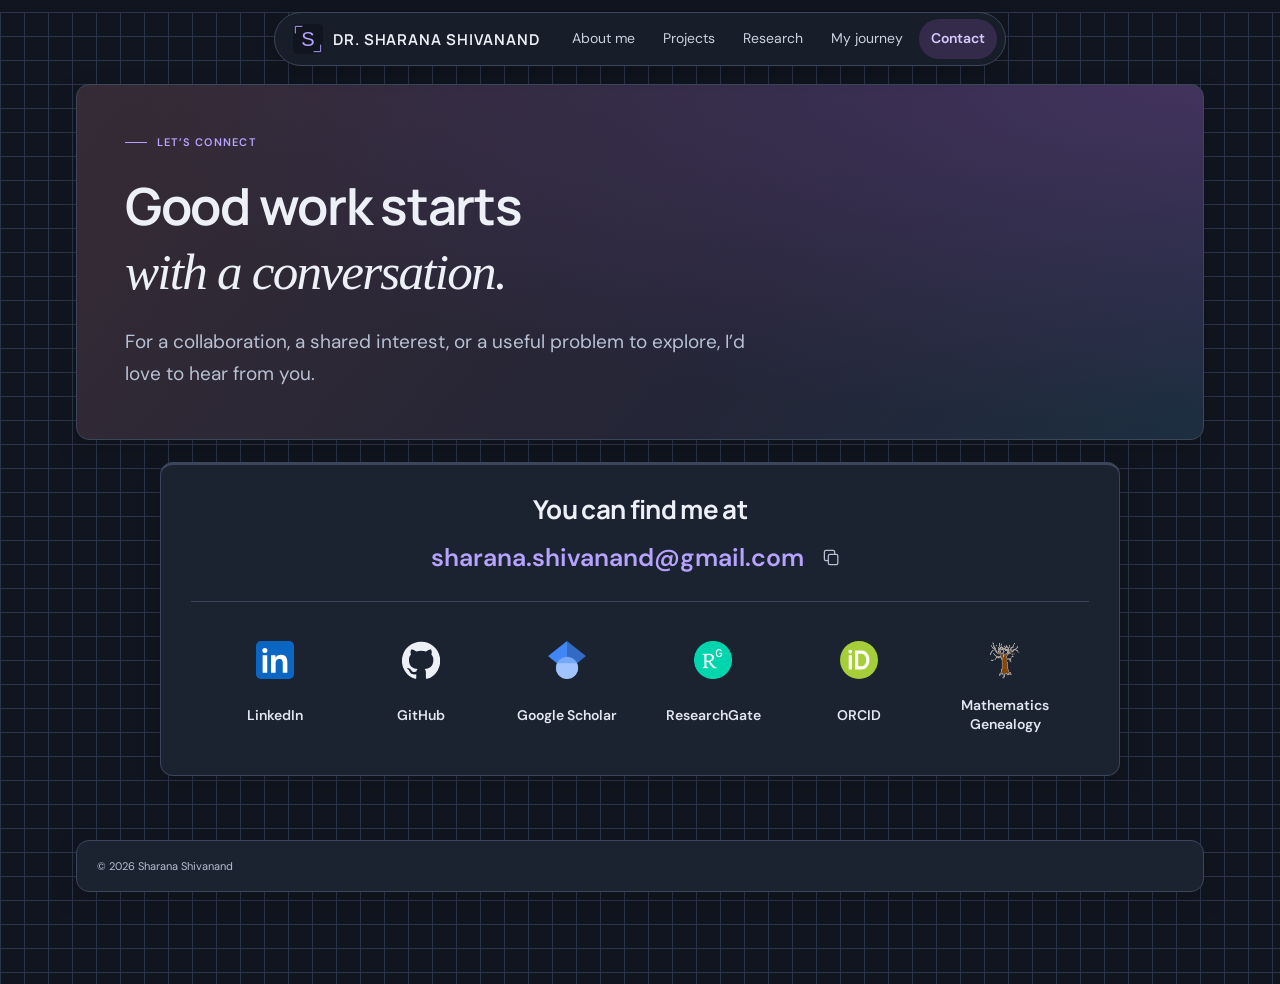
==== contact.html @ 5ee8c1e4 "Publish Coordinate S branding without corner dot" ====
<!doctype html>
<html lang="en" data-theme="dark">
<head>
  <meta charset="utf-8">
  <meta name="viewport" content="width=device-width, initial-scale=1">
  <title>Get in touch | Sharana Shivanand</title>
  <meta name="description" content="Connect with Sharana Shivanand about data science, machine learning, simulation, and scientific software.">
  <meta name="theme-color" content="#11151f">
  <meta property="og:title" content="Get in touch | Sharana Shivanand">
  <meta property="og:description" content="Connect with Sharana Shivanand about data science, machine learning, simulation, and scientific software.">
  <meta property="og:type" content="website">
  <link rel="icon" href="assets/favicon.svg?v=coordinate-s" type="image/svg+xml">
  <link rel="preconnect" href="https://fonts.googleapis.com">
  <link rel="preconnect" href="https://fonts.gstatic.com" crossorigin>
  <link rel="stylesheet" href="assets/styles.css">
  <link rel="stylesheet" href="theme.css">
  <link rel="stylesheet" href="dark.css">
  <script src="assets/site.js" defer></script>
  <noscript><style>@media(max-width:760px){.sidebar{position:relative;height:auto;flex-wrap:wrap}.nav{position:static;display:grid;width:100%;margin-top:15px}.main-wrap{margin-top:0}.mobile-toggle{display:none}}.filter-bar,.copy-button{display:none}</style></noscript>
</head>
<body>
  <a class="skip-link" href="#main">Skip to content</a>
  <header class="sidebar">
    <a class="brand" href="index.html" aria-label="Dr. Sharana Shivanand, home"><img class="brand-logo" src="assets/favicon.svg" alt="Sharana Shivanand monogram" aria-hidden="true" width="30" height="30"><span class="brand-name">DR. Sharana Shivanand</span></a>
    <button class="mobile-toggle" aria-controls="main-navigation" aria-expanded="false">Menu <span class="menu-icon" aria-hidden="true">☰</span></button>
    <nav class="nav" id="main-navigation" aria-label="Main navigation"><a href="index.html"><span class="nav-num">01</span>About me<span class="nav-arrow" aria-hidden="true"></span></a><a href="projects.html"><span class="nav-num">02</span>Projects<span class="nav-arrow" aria-hidden="true"></span></a><a href="research.html"><span class="nav-num">03</span>Research<span class="nav-arrow" aria-hidden="true"></span></a><a href="journey.html"><span class="nav-num">04</span>My journey<span class="nav-arrow" aria-hidden="true"></span></a><a href="contact.html" aria-current="page"><span class="nav-num">05</span>Contact<span class="nav-arrow" aria-hidden="true">↗</span></a></nav>
  </header>
  <div class="main-wrap"><div class="page-container">
    <main id="main"><header class="page-intro"><div class="eyebrow">Let’s connect</div><h1>Good work starts<br><span class="title-second">with <span class="serif">a conversation.</span></span></h1><p class="dek">For a collaboration, a shared interest, or a useful problem to explore, I’d love to hear from you.</p></header><div class="contact-layout contact-layout-unified">
<section class="contact-links contact-hub" aria-labelledby="contact-profiles-title">
  <h2 id="contact-profiles-title">You can find me at</h2>
  <div class="contact-email-row">
    <a target="_blank" rel="noopener noreferrer" class="contact-email" href="mailto:sharana.shivanand@gmail.com">sharana.shivanand@gmail.com</a>
    <button class="copy-button contact-copy-button" type="button" aria-label="Copy email address" title="Copy email address">
      <svg class="copy-email-icon" viewBox="0 0 24 24" aria-hidden="true"><rect x="8" y="8" width="12" height="13" rx="2"/><path d="M16 8V5a2 2 0 0 0-2-2H5a2 2 0 0 0-2 2v9a2 2 0 0 0 2 2h3"/></svg>
      <svg class="copy-email-check" viewBox="0 0 24 24" aria-hidden="true"><path d="m5 12 4 4L19 6"/></svg>
    </button>
  </div>
  <span class="copy-status contact-copy-status" role="status" aria-live="polite"></span>
  <div class="contact-profiles-row"><a target="_blank" rel="noopener noreferrer" class="contact-link" href="https://www.linkedin.com/in/sharana-shivanand/"><span class="contact-icon-well"><svg class="contact-profile-icon" viewBox="0 0 24 24" aria-hidden="true"><rect width="24" height="24" rx="3" fill="#0a66c2"/><g fill="#fff"><circle cx="5.6" cy="6" r="1.6"/><path d="M4.2 9h2.9v11H4.2ZM9.5 9h2.8v1.5c.7-1.1 1.8-1.8 3.5-1.8 3 0 4 1.9 4 4.9V20h-2.9v-5.7c0-1.6-.3-2.9-2.1-2.9-1.9 0-2.4 1.4-2.4 3V20H9.5Z"/></g></svg></span><span class="contact-profile-label">LinkedIn</span></a><a target="_blank" rel="noopener noreferrer" class="contact-link" href="https://github.com/s-shivanand"><span class="contact-icon-well"><svg class="contact-profile-icon" viewBox="0 0 24 24" aria-hidden="true"><path fill="#24292f" d="M12 .5a12 12 0 0 0-3.8 23.4c.6.1.8-.3.8-.6V21c-3.3.7-4-1.4-4-1.4-.5-1.4-1.3-1.8-1.3-1.8-1.1-.8.1-.8.1-.8 1.2.1 1.9 1.3 1.9 1.3 1 1.8 2.7 1.3 3.4 1 .1-.8.4-1.3.8-1.6-2.7-.3-5.5-1.3-5.5-5.9 0-1.3.5-2.4 1.3-3.2-.2-.3-.6-1.5.1-3.2 0 0 1-.3 3.3 1.2a11.5 11.5 0 0 1 6 0c2.3-1.5 3.3-1.2 3.3-1.2.7 1.7.3 2.9.1 3.2.8.8 1.3 1.9 1.3 3.2 0 4.6-2.8 5.6-5.5 5.9.4.4.8 1.1.8 2.2v3.4c0 .3.2.7.8.6A12 12 0 0 0 12 .5Z"/></svg></span><span class="contact-profile-label">GitHub</span></a><a target="_blank" rel="noopener noreferrer" class="contact-link" href="https://scholar.google.com/citations?user=Ep930eYAAAAJ&amp;hl=en"><span class="contact-icon-well"><img class="contact-profile-icon" src="contact-icons/google-scholar.png" alt="Google Scholar logo" aria-hidden="true" width="27" height="27"></span><span class="contact-profile-label">Google Scholar</span></a><a target="_blank" rel="noopener noreferrer" class="contact-link" href="https://www.researchgate.net/profile/Sharana-Kumar-Shivanand"><span class="contact-icon-well"><img class="contact-profile-icon" src="contact-icons/researchgate.png" alt="ResearchGate logo" aria-hidden="true" width="27" height="27"></span><span class="contact-profile-label">ResearchGate</span></a><a target="_blank" rel="noopener noreferrer" class="contact-link" href="https://orcid.org/0009-0006-7836-2097"><span class="contact-icon-well"><svg class="contact-profile-icon" viewBox="0 0 24 24" aria-hidden="true"><circle cx="12" cy="12" r="12" fill="#a6ce39"/><circle cx="6.5" cy="6.7" r="1.2" fill="#fff"/><path fill="#fff" d="M5.5 9h2v9h-2Zm4-3h4c6.8 0 6.8 12 0 12h-4Zm2 2v8h2c4.2 0 4.2-8 0-8Z"/></svg></span><span class="contact-profile-label">ORCID</span></a><a target="_blank" rel="noopener noreferrer" class="contact-link" href="https://www.mathgenealogy.org/id.php?id=294075"><span class="contact-icon-well"><img class="contact-profile-icon" src="contact-icons/math-genealogy.png" alt="Mathematics Genealogy logo" aria-hidden="true" width="27" height="27"></span><span class="contact-profile-label">Mathematics Genealogy</span></a></div></section></div></main>
    <footer class="site-footer"><span>© 2026 Sharana Shivanand</span></footer>
  </div></div>
</body>
</html>
---- assets/styles.css ----
@import url('https://fonts.googleapis.com/css2?family=DM+Sans:wght@400;450;500;550;600;650;700&family=Manrope:wght@400;500;600;650;700&display=swap');

:root {
  --paper: #f7f6f0;
  --sidebar: #252d27;
  --ink: #252a25;
  --muted: #62685f;
  --line: #dcded3;
  --green: #d7edb8;
  --purple: #e3dcf3;
  --peach: #f2cebb;
  --sans: 'DM Sans', Arial, sans-serif;
  --display: 'Manrope', Arial, sans-serif;
}

* { box-sizing: border-box; }
html { scroll-behavior: smooth; }
body { margin: 0; background: var(--paper); color: var(--ink); font: 16px/1.65 var(--sans); }
a { color: inherit; text-underline-offset: 5px; }
button { font: inherit; cursor: pointer; }
a, button { touch-action: manipulation; }
a, button, summary { -webkit-tap-highlight-color: transparent; }
a:focus-visible, button:focus-visible, summary:focus-visible { outline: 3px solid #7870a4; outline-offset: 5px; }
::selection { background: var(--green); color: var(--ink); }
img, svg { max-width: 100%; }
p { margin: 0 0 1.2em; }
h1, h2, h3 { font-family: var(--display); line-height: 1.25; letter-spacing: -.025em; margin: 0; font-weight: 650; }
h2 { font-size: clamp(28px, 3vw, 36px); }
h3 { font-size: 24px; }
small { font-size: 13px; }
.serif { font-family: Georgia, serif; font-weight: 400; }
.skip-link { position: fixed; z-index: 20; top: -80px; left: 20px; padding: 10px 20px; background: var(--green); }
.skip-link:focus { top: 16px; }

/* Centred navigation. The page links stay in this tab. */
.sidebar { background: var(--sidebar); color: #eef0e8; position: fixed; inset: 0 auto 0 0; width: 244px; padding: 48px 24px 32px; display: flex; flex-direction: column; align-items: center; text-align: center; z-index: 10; border-right: 1px solid #374238; }
.brand { display: flex; justify-content: center; text-decoration: none; }
.brand-name { font: 650 23px/1.4 var(--display); letter-spacing: -.025em; }
.nav { display: grid; gap: 8px; width: 100%; margin-top: 64px; }
.nav a { display: flex; align-items: center; justify-content: center; padding: 12px 10px; border-radius: 5px; text-decoration: none; font-size: 14px; color: #cdd3c9; transition: background .2s; }
.nav a:hover { background: #374238; color: #fff; }
.nav a[aria-current=page] { background: var(--green); color: #273222; font-weight: 600; }
.nav-num, .nav-arrow { display: none; }
.sidebar-bottom { margin-top: auto; padding-top: 32px; }
.social-links { display: flex; justify-content: center; gap: 20px; font-size: 12px; }
.social-links a { text-decoration: none; color: #eef0e8; }
.social-links a:hover { text-decoration: underline; }
.mobile-toggle { display: none; }
.main-wrap { margin-left: 244px; min-height: 100vh; }
.page-container { max-width: 1440px; margin: 0 auto; padding: 0 clamp(28px, 4.4vw, 76px); }
main { padding-bottom: 64px; }
.eyebrow { font-size: 11px; letter-spacing: .11em; text-transform: uppercase; font-weight: 600; color: var(--muted); margin-bottom: 22px; display: flex; align-items: center; gap: 10px; }
.eyebrow:before { content: ''; width: 22px; height: 1px; background: currentColor; }

/* An upright portrait, cropped in the browser without altering the supplied photo. */
.hero { display: grid; grid-template-columns: 1.2fr 1fr; gap: 45px; align-items: center; padding: 76px 0 60px; min-height: 500px; }
.hero h1 { font-size: clamp(36px, 4.2vw, 62px); line-height: 1.2; letter-spacing: -.035em; }
.hero-lead { font-size: 19px; line-height: 1.8; max-width: 485px; margin: 27px 0 30px; color: #51594e; }
.hero-lead strong { color: var(--ink); font-weight: 550; }
.portrait-frame { margin: 0; width: 100%; max-width: 330px; aspect-ratio: 1; justify-self: center; overflow: hidden; border-radius: 50%; background: #e6e1d9; border: 1px solid #deded4; }
.portrait-frame img { width: 100%; height: 100%; object-fit: cover; object-position: 50% 50%; display: block; transform: scale(2.5); transform-origin: 54% 25%; }
.button-row { display: flex; gap: 12px; align-items: center; flex-wrap: wrap; }
.button { display: inline-flex; align-items: center; justify-content: center; gap: 22px; background: var(--ink); color: #fff; padding: 12px 20px; border: 1px solid var(--ink); border-radius: 5px; text-decoration: none; font-size: 13px; font-weight: 500; transition: background .18s; }
.button:hover { background: #3b4935; }
.button.secondary { color: var(--ink); background: transparent; border-color: #c8ccbf; }
.button.secondary:hover { background: #eceee5; }
.section-top { display: flex; justify-content: space-between; align-items: center; gap: 24px; margin-bottom: 25px; }
.section-top h2 { font-size: 24px; }
.text-link { text-decoration: none; border-bottom: 1px solid #a8ad9f; font-size: 13px; display: inline-flex; gap: 14px; align-items: center; }
.text-link:hover { border-color: var(--ink); }
.intro-block { border-top: 1px solid var(--line); padding-top: 35px; }
.intro-layout { display: grid; grid-template-columns: .9fr 1.5fr; gap: 70px; }
.intro-layout h2 { font-size: 30px; max-width: 290px; }
.intro-layout p { color: var(--muted); font-size: 16px; }
.capability-list { display: flex; gap: 8px; flex-wrap: wrap; margin-top: 20px; }
.pill { padding: 5px 12px; background: #edefe6; border: 1px solid #dadfd0; border-radius: 30px; font-size: 11px; white-space: nowrap; }
.selected-work { margin-top: 56px; }
.work-grid { display: grid; grid-template-columns: 1fr 1fr; gap: 20px; }
.work-card { display: block; text-decoration: none; background: #eeeee5; border: 1px solid var(--line); border-radius: 8px; overflow: hidden; transition: border-color .2s; }
.work-card:hover { border-color: #8e9a7d; }
.work-art { height: 180px; position: relative; overflow: hidden; display: grid; place-items: center; }
.work-art svg { width: 100%; height: 100%; }
.work-art.green { background: #e4eccf; }
.work-art.purple { background: #e6e1ef; }
.art-label { position: absolute; top: 16px; left: 18px; font-size: 10px; font-weight: 600; letter-spacing: .1em; text-transform: uppercase; }
.work-body { padding: 23px 25px; background: #fbfbf6; }
.work-heading { display: flex; gap: 12px; align-items: start; justify-content: space-between; }
.work-heading h3 { font-size: 21px; letter-spacing: -.02em; }
.work-heading .arrow { font-size: 23px; line-height: 1; }
.work-body p { font-size: 14px; color: var(--muted); margin: 12px 0 0; }
.work-type { font-size: 10px; letter-spacing: .1em; text-transform: uppercase; color: var(--muted); margin-bottom: 11px; }

/* Original institutional artwork is displayed in full, without cropping. */
.credibility { padding-top: 30px; margin-top: 40px; border-top: 1px solid var(--line); }
.credibility h2 { font: 500 13px var(--sans); letter-spacing: .025em; color: var(--muted); margin-bottom: 25px; }
.institution-list { display: grid; grid-template-columns: repeat(4, minmax(0, 1fr)); gap: 22px; }
.institution { display: flex; align-items: center; justify-content: center; min-height: 84px; padding: 13px; border: 1px solid #e3e3db; background: #fff; border-radius: 5px; }
.institution img { width: 100%; max-height: 58px; object-fit: contain; }
.site-footer { padding: 24px 0 28px; display: flex; justify-content: space-between; gap: 18px; border-top: 1px solid var(--line); color: var(--muted); font-size: 11px; }
.site-footer a { text-decoration: none; }
.page-intro { padding: 65px 0 35px; max-width: 850px; }
.page-intro h1 { font-size: clamp(36px, 4vw, 56px); margin-bottom: 22px; }
.page-intro .dek { font-size: 19px; color: var(--muted); max-width: 650px; line-height: 1.7; }

.filter-bar { display: flex; flex-wrap: wrap; gap: 8px; align-items: center; border-top: 1px solid var(--line); padding: 24px 0 30px; }
.filter-button { padding: 8px 17px; border: 1px solid #cdd2c4; border-radius: 30px; background: transparent; font-size: 12px; color: var(--ink); }
.filter-button:hover { background: #ebeee3; }
.filter-button[aria-pressed=true] { background: var(--ink); color: #fff; border-color: var(--ink); }
.filter-count { font-size: 12px; color: var(--muted); margin-left: auto; }
.project-list { display: grid; gap: 28px; }
.project { border: 1px solid var(--line); border-radius: 8px; overflow: hidden; background: #fbfbf6; scroll-margin-top: 25px; }
.project[hidden] { display: none; }
.project-banner { padding: 24px 30px; background: var(--green); display: flex; align-items: center; justify-content: space-between; gap: 20px; }
.project:nth-child(2) .project-banner { background: var(--purple); }
.project:nth-child(3) .project-banner { background: var(--peach); }
.project:nth-child(4) .project-banner { background: #e5e8dd; }
.project-number { font: 400 38px var(--display); opacity: .55; }
.project-banner .eyebrow { margin-bottom: 10px; font-size: 10px; }
.project-banner h2 { font-size: 28px; }
.project-content { padding: 28px 30px; }
.project-summary { font-size: 17px; max-width: 720px; }
.project-facts { display: grid; grid-template-columns: 1fr 1fr; gap: 30px; margin-top: 25px; }
.fact-label { font-size: 10px; text-transform: uppercase; letter-spacing: .12em; font-weight: 700; margin-bottom: 8px; color: var(--muted); }
.project-facts p { font-size: 14px; color: var(--muted); }
.project-content .capability-list { margin-top: 8px; }
.project details { border-top: 1px solid var(--line); margin-top: 24px; padding-top: 17px; }
.project summary { font-size: 13px; cursor: pointer; font-weight: 550; list-style-position: inside; }
.project details .detail-text { font-size: 14px; color: var(--muted); padding: 18px 0 0; max-width: 760px; }
.detail-text p:last-child { margin-bottom: 0; }
.project-note { font-size: 12px; color: var(--muted); margin-top: 18px; margin-bottom: 0; }
.research-grid { display: grid; grid-template-columns: repeat(3, 1fr); gap: 18px; margin: 14px 0 50px; }
.research-topic { border-top: 3px solid #b5ca94; padding: 23px 18px; background: #eff1e8; border-radius: 0 0 7px 7px; }
.research-topic:nth-child(2) { border-color: #b8a7d1; background: #efecf4; }
.research-topic:nth-child(3) { border-color: #d5a88c; background: #f4ebe4; }
.research-topic .topic-icon { font: 400 30px var(--display); margin-bottom: 24px; }
.research-topic h2 { font-size: 21px; letter-spacing: -.02em; margin-bottom: 12px; }
.research-topic p { font-size: 14px; color: var(--muted); margin: 0; }
.publications { border-top: 1px solid var(--line); padding-top: 30px; }
.publication { padding: 24px 0; display: grid; grid-template-columns: 65px 1fr 25px; gap: 18px; border-bottom: 1px solid var(--line); }
.publication-year { font-size: 13px; color: var(--muted); padding-top: 3px; }
.publication h3 { font: 550 17px/1.6 var(--sans); letter-spacing: -.015em; }
.publication h3 a { text-decoration: none; }
.publication h3 a:hover { text-decoration: underline; }
.publication p { font-size: 12px; color: var(--muted); margin: 7px 0 0; }
.publication>span:last-child { font-size: 21px; }
.callout { background: var(--green); border-radius: 8px; padding: 29px 32px; margin-top: 40px; display: flex; justify-content: space-between; align-items: center; gap: 25px; }
.callout h2 { font-size: 26px; }
.callout p { font-size: 14px; margin: 10px 0 0; color: #505d43; }
.journey-layout { display: grid; grid-template-columns: 1.6fr 1fr; gap: 54px; }
.timeline { position: relative; margin-left: 6px; padding-left: 28px; border-left: 1px solid #c8cebc; }
.timeline-item { position: relative; padding: 0 0 34px; }
.timeline-item:before { content: ''; position: absolute; left: -34px; top: 7px; background: var(--paper); border: 2px solid #84986b; border-radius: 50%; height: 9px; width: 9px; }
.timeline-time { font-size: 10px; letter-spacing: .07em; color: var(--muted); text-transform: uppercase; margin-bottom: 8px; }
.timeline-item h2 { font-size: 21px; margin-bottom: 7px; }
.timeline-role { font-size: 13px; font-weight: 550; margin-bottom: 12px; }
.timeline-item p { color: var(--muted); font-size: 14px; margin: 0; }
.side-note { background: #e9e4f0; padding: 28px; border-radius: 7px; margin-bottom: 22px; }
.side-note h2 { font-size: 23px; margin-bottom: 18px; }
.side-note h3 { font: 600 14px var(--sans); letter-spacing: 0; margin-bottom: 3px; }
.side-note p { font-size: 13px; color: var(--muted); line-height: 1.7; }
.side-note p:last-child { margin-bottom: 0; }
.side-note.green { background: #e8eddd; }
.side-note.peach { background: #f1e5db; }
.contact-layout { display: grid; grid-template-columns: 1.5fr 1fr; gap: 42px; align-items: start; }
.contact-card { background: var(--green); border-radius: 8px; padding: 36px; }
.contact-card h2 { font-size: 30px; margin: 8px 0 20px; }
.contact-email { font-size: clamp(15px, 1.6vw, 23px); font-weight: 500; text-decoration: none; border-bottom: 1px solid #82946e; overflow-wrap: anywhere; }
.contact-card>p { font-size: 15px; color: #526044; }
.contact-card .button-row { margin-top: 30px; }
.contact-links { margin-top: 28px; display: grid; }
.contact-link { padding: 16px 0; border-bottom: 1px solid var(--line); display: flex; justify-content: space-between; align-items: center; text-decoration: none; font-size: 14px; }
.contact-link:first-child { border-top: 1px solid var(--line); }
.contact-link small { color: var(--muted); }
.contact-aside h2 { font-size: 23px; margin-bottom: 18px; }
.contact-aside p { font-size: 14px; color: var(--muted); }
.contact-aside { padding-top: 4px; }
.interest-list { list-style: none; padding: 0; margin: 22px 0 30px; }
.interest-list li { padding: 11px 0; border-bottom: 1px solid var(--line); font-size: 14px; }
.interest-list li:before { content: '↗'; margin-right: 12px; color: #778669; }
.copy-status { min-height: 24px; display: block; font-size: 12px; margin-top: 14px; color: #3d5030; }

@media (max-width: 1200px) {
  .sidebar { width: 215px; padding: 40px 20px 28px; }
  .main-wrap { margin-left: 215px; }
  .page-container { padding: 0 35px; }
  .hero { gap: 30px; padding: 60px 0 48px; min-height: 460px; }
  .hero h1 { font-size: 44px; }
  .hero-lead { font-size: 17px; }
  .portrait-frame { max-width: 285px; }
  .intro-layout { gap: 30px; }
  .institution-list { gap: 14px; }
  .institution { padding: 10px; }
  .research-grid { gap: 12px; }
  .research-topic { padding: 20px 15px; }
  .journey-layout { gap: 30px; }
  .contact-layout { gap: 25px; }
  .contact-card { padding: 27px; }
}

@media (max-width: 1000px) and (min-width: 761px) {
  .hero { grid-template-columns: 1fr; gap: 35px; }
  .hero h1 { font-size: 48px; }
  .hero-lead { max-width: 560px; }
  .portrait-frame { justify-self: start; max-width: 290px; }
  .intro-layout { grid-template-columns: 1fr; gap: 20px; }
  .intro-layout h2 { max-width: 100%; }
  .institution-list { grid-template-columns: repeat(2, minmax(0, 1fr)); }
  .research-grid { grid-template-columns: 1fr; }
  .research-topic { display: grid; grid-template-columns: 30px 1fr; column-gap: 20px; }
  .research-topic p { grid-column: 2; }
  .research-topic .topic-icon { grid-row: 1/3; margin: 0; }
  .journey-layout, .contact-layout { grid-template-columns: 1fr; }
  .journey-aside { display: grid; grid-template-columns: 1fr 1fr; gap: 20px; }
  .contact-aside { margin-top: 12px; }
}

@media (max-width: 760px) {
  .sidebar { width: 100%; height: 88px; bottom: auto; padding: 14px 23px; flex-direction: row; justify-content: space-between; text-align: left; }
  .brand-name { font-size: 18px; line-height: 1.4; }
  .mobile-toggle { display: flex; gap: 10px; align-items: center; background: transparent; border: 1px solid #677060; color: #eef0e8; padding: 7px 12px; border-radius: 5px; font-size: 12px; }
  .menu-icon { font-size: 17px; line-height: 1; }
  .sidebar-bottom { display: none; }
  .nav { position: absolute; left: 0; right: 0; top: 88px; background: var(--sidebar); padding: 8px 18px 20px; margin-top: 0; display: none; border-top: 1px solid #495044; box-shadow: 0 12px 18px #252d2710; }
  .sidebar.menu-open .nav { display: grid; }
  .main-wrap { margin: 88px 0 0; }
  .page-container { padding: 0 23px; }
  .hero { display: flex; flex-direction: column; align-items: stretch; gap: 32px; padding: 40px 0; min-height: 0; }
  .hero h1 { font-size: clamp(32px, 7.8vw, 45px); }
  .eyebrow { font-size: 10px; margin-bottom: 18px; }
  .hero-lead { font-size: 17px; max-width: 100%; margin-top: 22px; margin-bottom: 24px; }
  .portrait-frame { max-width: 320px; width: 100%; align-self: center; }
  .intro-layout { grid-template-columns: 1fr; gap: 18px; }
  .intro-layout h2 { max-width: none; font-size: 28px; }
  .intro-layout p { font-size: 15px; }
  .intro-block { padding-top: 28px; }
  .selected-work { margin-top: 39px; }
  .section-top { gap: 14px; align-items: baseline; }
  .section-top h2 { font-size: 22px; }
  .section-top .text-link { font-size: 11px; gap: 8px; white-space: nowrap; }
  .work-grid { grid-template-columns: 1fr; }
  .work-art { height: 180px; }
  .work-body { padding: 22px; }
  .institution-list { grid-template-columns: repeat(2, minmax(0, 1fr)); gap: 12px; }
  .institution { min-height: 80px; padding: 12px; }
  .institution img { max-height: 55px; }
  .site-footer { font-size: 10px; flex-wrap: wrap; }
  .page-intro { padding: 38px 0 25px; }
  .page-intro h1 { font-size: 36px; }
  .page-intro .dek { font-size: 17px; }
  .project-banner, .project-content { padding: 23px; }
  .project-banner h2 { font-size: 24px; }
  .project-number { font-size: 30px; }
  .project-facts { grid-template-columns: 1fr; gap: 12px; margin-top: 23px; }
  .project-summary { font-size: 16px; }
  .filter-bar { gap: 7px; padding: 20px 0 25px; }
  .filter-button { padding: 7px 12px; font-size: 11px; }
  .filter-count { width: 100%; margin-top: 8px; }
  .research-grid { grid-template-columns: 1fr; gap: 15px; margin-bottom: 35px; }
  .research-topic { padding: 22px; }
  .research-topic .topic-icon { margin-bottom: 15px; }
  .publication { grid-template-columns: 40px 1fr 16px; gap: 10px; }
  .publication h3 { font-size: 15px; }
  .publication-year { font-size: 11px; }
  .callout { flex-direction: column; align-items: start; padding: 25px; }
  .callout h2 { font-size: 24px; }
  .journey-layout, .contact-layout { grid-template-columns: 1fr; gap: 25px; }
  .timeline { padding-left: 24px; }
  .timeline-item:before { left: -30px; }
  .contact-card { padding: 26px; }
  .contact-card h2 { font-size: 28px; }
  .contact-email { font-size: 17px; }
  .contact-aside { padding-top: 12px; }
  main { padding-bottom: 40px; }
}

@media (prefers-reduced-motion: reduce) {
  html { scroll-behavior: auto; }
  *, *:before, *:after { animation: none !important; transition: none !important; }
}

@media print {
  .sidebar, .mobile-toggle, .filter-bar, .site-footer, .copy-button { display: none; }
  .main-wrap { margin: 0; }
  .page-container { padding: 0; }
  body { background: #fff; color: #000; }
  .hero { min-height: 0; padding: 20px 0; }
  .project, .work-card, .timeline-item { break-inside: avoid; }
  .project[hidden] { display: block; }
  .portrait-frame { max-width: 260px; }
  .page-intro { padding-top: 15px; }
  a { text-decoration: none; }
}
---- theme.css ----
:root {
  --portrait-zoom: 1.5;
  --portrait-width: 300px;
  --paper: #fff;
  --ink: #161616;
  --muted: #555;
  --line: #dedede;
  --green: #f2f2f2;
  --purple: #f2f2f2;
  --peach: #f2f2f2;
  --accent: #5031f5;
  --page-gutter: clamp(24px, 6vw, 76px);
}

::selection { background: #e4e4e4; }
a:focus-visible, button:focus-visible, summary:focus-visible { outline-color: #161616; }
.sidebar {
  position: sticky;
  inset: 0 auto auto;
  width: auto;
  max-width: 1440px;
  min-height: 94px;
  margin-inline: auto;
  padding: 0 var(--page-gutter);
  flex-direction: row;
  justify-content: space-between;
  gap: 20px;
  color: var(--ink);
  background: var(--paper);
  border: 0;
}
.sidebar::after {
  content: '';
  position: absolute;
  inset: auto var(--page-gutter) 0;
  border-bottom: 1px solid var(--line);
  pointer-events: none;
}
.brand-name { font-size: 15px; text-transform: uppercase; letter-spacing: .06em; }
.brand { align-items: center; gap: 10px; }
.brand-logo { display: block; width: 30px; height: 30px; flex-shrink: 0; }
.nav { display: flex; justify-content: flex-end; width: auto; margin: 0; gap: clamp(8px, 2vw, 25px); }
.nav a { color: var(--muted); padding-inline: 6px; }
.nav a:hover { background: #f2f2f2; color: var(--ink); }
.nav a[aria-current=page] { background: transparent; color: var(--accent); }
.main-wrap { margin: 0; }
.page-container { padding-inline: var(--page-gutter); }

.hero {
  display: grid;
  grid-template-columns: minmax(0, 1.75fr) minmax(0, 1fr);
  min-height: 530px;
  padding: 64px 0;
  gap: clamp(30px, 6vw, 88px);
}
.hero h1 { font-size: clamp(43px, 6vw, 77px); }
.hero .eyebrow::before { display: none; }
.hero .eyebrow { color: var(--accent); }
.hero-lead { max-width: 620px; color: var(--muted); font-size: clamp(18px, 1.8vw, 23px); }
.hero-lead strong { color: var(--accent); font-weight: 650; }
.hero-personal { max-width: 580px; color: var(--muted); font-size: 16px; line-height: 1.7; margin-top: 16px; }
.portrait-frame {
  justify-self: center;
  max-width: var(--portrait-width);
  aspect-ratio: 265 / 286;
  background: #eee;
  border: 0;
  border-radius: 0;
  clip-path: polygon(0 11%, 12% 0, 100% 0, 100% 89%, 88% 100%, 0 100%);
}
.portrait-frame img {
  object-position: 50% 37%;
  filter: brightness(1.12) contrast(1.03) saturate(1.04);
  transform: scale(var(--portrait-zoom));
  transform-origin: 50% 37%;
}
.hero + .intro-block { padding-top: 32px; }
.serif { font-family: inherit; font-weight: inherit; }
.title-second {
  font-family: Georgia, 'Times New Roman', serif;
  font-style: italic;
  font-weight: 400;
  letter-spacing: -.035em;
}

.button:hover, .filter-button[aria-pressed=true] { background: #333; border-color: #333; }
.button.secondary, .filter-button, .contact-email, .text-link { border-color: #aaa; }
.button.secondary:hover, .filter-button:hover { background: #f2f2f2; }
.pill, .work-card,
.project:nth-child(4) .project-banner, .side-note, .side-note.green, .side-note.peach,
.research-topic, .research-topic:nth-child(2), .research-topic:nth-child(3) { background: #f2f2f2; }
.pill, .institution, .timeline { border-color: var(--line); }
.work-body, .project { background: #fff; }
.work-card:hover, .timeline-item::before,
.research-topic, .research-topic:nth-child(2), .research-topic:nth-child(3) { border-color: #999; }
.brand-mark { filter: grayscale(1); }
.callout p, .contact-card > p, .copy-status, .interest-list li::before { color: var(--muted); }

@media (max-width: 760px) {
  .sidebar { min-height: 70px; height: auto; padding-block: 14px; }
  .brand { min-width: 0; max-width: calc(100% - 80px); gap: 7px; }
  .brand-name { font-size: 12px; text-align: left; }
  .brand-logo { width: 24px; height: 24px; }
  .mobile-toggle { color: var(--ink); border-color: #aaa; }
  .nav { display: none; top: 100%; background: #fff; padding: 8px 20px 16px; border-color: var(--line); box-shadow: 0 8px 16px #0001; }
  .hero { grid-template-columns: 1fr; min-height: 0; padding: 44px 0; gap: 32px; }
  .hero h1 { font-size: clamp(36px, 8vw, 55px); }
}

/* Violet-blue marks navigation, key labels and links. */
.page-intro .eyebrow,
.project-banner h2,
.fact-label,
.publication h3 a,
.timeline-role,
.contact-email,
.contact-link,
.text-link { color: var(--accent); }
.filter-button[aria-pressed=true] {
  color: var(--accent);
  background: #fff;
  border-color: #555;
  font-weight: 650;
}

.project-visual {
  margin: 0;
  padding: 24px clamp(16px, 4vw, 48px);
  border-block: 1px solid var(--line);
  background: #fafafa;
}
.project-visual svg {
  display: block;
  width: min(100%, 500px);
  height: auto;
  margin: 0 auto 16px;
}
.project-visual figcaption {
  margin-bottom: 12px;
  color: var(--muted);
  font-size: 13px;
}
.project-flow {
  list-style: none;
  display: flex;
  flex-wrap: wrap;
  align-items: baseline;
  gap: 8px 0;
  padding: 0;
  margin: 0;
}
.project-flow li {
  display: flex;
  align-items: baseline;
  color: var(--ink);
  font-size: 14px;
}
.project-flow li:last-child { font-weight: 650; }
.project-flow li + li::before {
  content: '→' / '';
  margin-inline: 12px;
  color: var(--muted);
}
@media (max-width: 620px) {
  .project-flow { flex-direction: column; gap: 4px; }
  .project-flow li + li { flex-direction: column; }
  .project-flow li + li::before { content: '↓' / ''; margin-inline: 0; }
}

@media (min-width: 761px) {
  .project-visual:has(svg) {
    display: grid;
    grid-template-columns: minmax(0, 1.2fr) minmax(0, 1fr);
    grid-template-rows: auto 1fr;
    column-gap: 32px;
    align-items: start;
  }
  .project-visual:has(svg) figcaption { grid-area: 1 / 1; align-self: end; }
  .project-visual:has(svg) .project-flow { grid-area: 2 / 1; }
  .project-visual svg { grid-area: 1 / 2 / 3 / 3; align-self: center; margin: 0 auto; }
}
@media (max-width: 760px) {
  .project-visual svg { margin: 20px auto 0; }
}

/* White page surfaces, including panels inherited from the colour edition. */
:root {
  --paper: #fff;
  --green: #fff;
  --purple: #fff;
  --peach: #fff;
}
html, body, .sidebar, .nav,
.project-banner, .project:nth-child(n) .project-banner,
.side-note, .side-note.green, .side-note.peach,
.research-topic, .research-topic:nth-child(n),
.project-visual, .pill, .work-card, .contact-card, .callout {
  background-color: #fff;
}
.side-note, .contact-card, .callout { border: 1px solid var(--line); }
.callout { padding: 16px 24px; align-items: center; }
.callout h2 { margin: 0; line-height: 1.3; }
.callout p:empty { display: none; }

/* Project deck and detail dialog. */
.project-list {
  grid-template-columns: repeat(3, minmax(0, 1fr));
  gap: 20px;
}
.project-list > .project { overflow: visible; }
.project-preview {
  display: flex;
  flex-direction: column;
  align-items: stretch;
  gap: 10px;
  width: 100%;
  height: 100%;
  padding: 16px;
  border: 0;
  border-radius: inherit;
  background: #fff;
  color: var(--ink);
  text-align: left;
}
.project-preview:hover { background: #f7f7f7; }
.project-preview-art {
  display: grid;
  place-items: center;
  height: 110px;
  padding: 8px;
  border-radius: 5px;
  background: #f6f6f6;
}
.project-preview-art svg { width: 100%; height: 100%; }
.project-preview-title { font: 700 19px/1.3 var(--display); }
.project-preview-summary { color: var(--muted); font-size: 14px; }
.project-preview-action { margin-top: auto; padding-top: 4px; color: var(--accent); font-size: 13px; font-weight: 650; }
.project-dialog {
  width: min(760px, calc(100% - 32px));
  max-height: 85vh;
  padding: 0;
  border: 1px solid var(--line);
  border-radius: 10px;
  color: var(--ink);
  background: #fff;
}
.project-dialog::backdrop { background: #0007; }
.project-dialog-controls {
  position: sticky;
  top: 0;
  z-index: 1;
  display: flex;
  justify-content: flex-end;
  padding: 8px 12px;
  background: #fff;
  border-bottom: 1px solid var(--line);
}
.project-dialog-controls button {
  padding: 4px 12px;
  border: 1px solid #aaa;
  border-radius: 5px;
  background: #fff;
  color: var(--ink);
}
body:has(.project-dialog[open]) { overflow: hidden; }
@media (max-width: 920px) {
  .project-list { grid-template-columns: repeat(2, minmax(0, 1fr)); }
}
@media (max-width: 560px) {
  .project-list { grid-template-columns: 1fr; }
}

/* Continuous blueprint grid with solid surfaces for reading. */
:root {
  --line: #c3d2f3;
  --panel: #fcfcfe;
  --mesh-line: #cbd6e9;
}
body {
  /* Opaque lines keep the grid legible on lower-contrast displays. */
  background-color: #fff;
  background-image:
    linear-gradient(var(--mesh-line) 1px, transparent 1px),
    linear-gradient(90deg, var(--mesh-line) 1px, transparent 1px);
  background-size: 24px 24px;
}
.page-container { max-width: 1300px; }
.sidebar {
  width: fit-content;
  top: 12px;
  min-height: 54px;
  margin: 12px auto 18px;
  padding: 5px 8px 5px 18px;
  border: 1px solid var(--line);
  border-radius: 28px;
  background: #fff;
  box-shadow: 0 3px 16px #20335b0e;
}
.sidebar::after { content: none; }
.nav { gap: 4px; background: transparent; }
.nav a { padding: 8px 12px; border-radius: 20px; }
.nav a[aria-current=page] { background: #edf3ff; }
.hero, .page-intro, .intro-block, .credibility, .filter-bar,
.research-topic, .publications, .timeline, .side-note,
.contact-card, .contact-links, .site-footer {
  border: 1px solid var(--line);
  border-radius: 13px;
  background-color: var(--panel);
}
.hero, .page-intro, .intro-block, .credibility,
.publications, .timeline, .contact-links {
  padding: clamp(20px, 4vw, 48px);
}
.hero,
.page-intro {
  background-image:
    radial-gradient(ellipse at top right, #eeeaff, transparent 68%),
    linear-gradient(130deg, #fff2e8, #fdf7fa 60%, #eef4ff);
}
.hero { min-height: 0; }
.hero + .intro-block, .credibility { margin-top: 22px; }
.page-intro { max-width: none; margin-bottom: 22px; }
.page-intro .dek { margin-bottom: 0; }
.filter-bar { padding: 12px 18px; margin-bottom: 18px; }
.project-list > .project { border-color: var(--line); border-radius: 13px; }
.project-preview { padding: 18px; }
.project-preview:hover { background: #f7f9ff; }
.project-preview-art {
  height: 142px;
  background: #fafafa url('paper-texture.svg') repeat;
}
.project-preview-art svg { min-height: 0; }
.project-preview-title { font-weight: 650; }
.research-topic:nth-child(n) { border-color: var(--line); }
.research-grid { gap: 22px; align-items: stretch; }
.research-topic:nth-child(n) {
  display: flex;
  flex-direction: column;
  padding: 26px;
  border: 1px solid var(--line);
  border-radius: 13px;
  background: #fff;
  box-shadow: none;
}
.research-topic .topic-icon {
  display: grid;
  place-items: center;
  align-self: flex-start;
  width: 42px;
  height: 42px;
  margin: 0 0 18px;
  border-radius: 10px;
  background: #f2eeff;
  color: var(--accent);
  font-size: 27px;
  line-height: 1;
}
.research-topic h2 {
  min-height: 2.6em;
  margin: 0 0 14px;
  color: var(--accent);
  font-size: clamp(22px, 2.2vw, 25px);
  font-weight: 700;
  line-height: 1.3;
  letter-spacing: -.025em;
}
.research-topic p { margin: 0; color: #303039; font-size: 16px; line-height: 1.75; }
.research-topic .research-topic-art {
  display: block;
  width: 100%;
  height: 116px;
  flex-shrink: 0;
  margin: 0 0 20px;
  overflow: visible;
}
@media (max-width: 1000px) {
  .research-topic h2 { min-height: 0; }
}
.timeline { padding-left: clamp(28px, 4vw, 48px); }
.timeline-item::before { content: none; }
.timeline-time { line-height: 1.6; }
.timeline-item h2 { position: relative; }
.timeline-item h2::before {
  content: '';
  position: absolute;
  left: -18px;
  top: .5lh;
  transform: translateY(-50%);
  width: 9px;
  height: 9px;
  border: 2px solid #999;
  border-radius: 50%;
  background: #fff;
}
.site-footer { padding: 16px 20px; margin-bottom: 24px; }

@media (max-width: 760px) {
  .sidebar { width: calc(100% - 32px); justify-content: space-between; padding: 7px 10px 7px 16px; }
  .sidebar.menu-open .nav { background: #fff; border: 1px solid var(--line); border-radius: 13px; }
  .main-wrap { margin-top: 0; }
  .hero { align-items: center; }
}
@media print {
  body, .project-preview-art, .hero, .page-intro { background-image: none; }
}

.publication-header { flex-wrap: wrap; }
.publication-profiles { display: flex; flex-wrap: wrap; gap: 8px 18px; }

.project-institutions {
  display: flex;
  flex-wrap: wrap;
  align-items: center;
  gap: 14px;
  padding-block: 8px;
}
.project-institutions img {
  display: block;
  width: auto;
  height: 28px;
  max-width: 110px;
  object-fit: contain;
}
.project-dialog > .project-institutions { padding: 0 30px 18px; }
.project-institutions img[src$="data-science-retreat.png"] {
  background: #222;
  border-radius: 3px;
}
.project-preview > .project-institutions {
  margin-top: auto;
  min-height: 44px;
}
.project-preview:has(> .project-institutions) > .project-preview-action {
  margin-top: 0;
}

.project-resources {
  display: grid;
  grid-template-columns: repeat(3, minmax(0, 1fr));
  gap: 10px;
  margin: 22px 0;
}
.project-resources a {
  display: flex;
  align-items: center;
  gap: 10px;
  padding: 14px 12px;
  border: 1px solid var(--line);
  border-radius: 8px;
  color: var(--ink);
  text-decoration: none;
  background: #faf9ff;
}
.project-resources a:hover { border-color: var(--accent); background: #f0edff; }
.resource-icon { color: var(--accent); font: 600 20px/1 monospace; }
.project-resources strong { display: block; font-size: 13px; font-weight: 650; }
.project-resources small { display: block; color: var(--muted); font-size: 11px; }
.project-resources a > span:last-child { margin-left: auto; color: var(--accent); }
.material-paper-links { grid-template-columns: 1fr; }
@media (max-width: 620px) {
  .project-resources { grid-template-columns: 1fr; }
}

/* Project reading view: a clear introduction, contribution, process and resources. */
.project-dialog .project-banner { padding: 24px 30px 16px; background: #fff; }
.project-dialog .project-banner h2 { max-width: 28ch; font-size: clamp(23px, 3vw, 30px); line-height: 1.25; }
.project-dialog .project-number { display: none; }
.project-dialog .project-banner .eyebrow { line-height: 1.6; letter-spacing: .06em; }
.project-dialog > .project-institutions { padding-bottom: 0; }
.project-reading { padding: 22px 30px 30px; }
.project-lede { max-width: 65ch; margin: 0; font-size: 17px; line-height: 1.65; color: var(--ink); }
.project-context-note { margin: 12px 0 0; font-size: 13px; line-height: 1.6; color: var(--muted); }
.project-reading-section { margin-top: 26px; }
.project-reading-section h3 { margin: 0 0 12px; font: 650 16px/1.4 var(--display); color: var(--ink); }
.project-contribution { padding: 20px; border-left: 3px solid var(--accent); border-radius: 0 8px 8px 0; background: #f6f4ff; }
.project-contribution h3 { color: var(--accent); }
.project-contribution ul { padding-left: 19px; margin: 0; }
.project-contribution li { padding-left: 4px; font-size: 15px; line-height: 1.7; }
.project-contribution li + li { margin-top: 9px; }
.project-contribution li::marker { color: var(--accent); }
.project-reading-flow {
  list-style: none;
  margin: 0;
  padding: 0;
  display: grid;
  grid-auto-flow: column;
  grid-auto-columns: minmax(0, 1fr);
  gap: 36px;
}
.project-reading-flow li {
  position: relative;
  display: grid;
  grid-template-rows: 28px 1fr;
  row-gap: 12px;
  justify-items: center;
  padding: 0;
  color: var(--ink);
  text-align: center;
  font-size: 13px;
  line-height: 1.5;
}
.workflow-role {
  display: grid;
  place-items: center;
  width: 28px;
  height: 28px;
  flex-shrink: 0;
  margin: 0;
  border: 1px solid #c8c8cf;
  border-radius: 50%;
  color: #666;
  font-size: 12px;
  font-weight: 600;
}
.project-reading-flow li > span:last-child {
  display: flex;
  align-items: center;
  justify-content: center;
  width: 100%;
}
.project-reading-flow li:last-child > span:last-child { font-weight: 600; }
.project-reading-flow li:not(:last-child)::after {
  content: '→' / '';
  position: absolute;
  left: calc(100% + 6px);
  top: 40px;
  bottom: 0;
  display: grid;
  place-items: center;
  width: 24px;
  color: #666;
  text-align: center;
  font: 24px/1 Arial, sans-serif;
}
.project-reading-resources, .project-reading-tools { padding-top: 20px; border-top: 1px solid var(--line); }
.project-reading .project-resources { margin: 0; }
.project-reading .project-resources strong { line-height: 1.5; }
.project-reading .project-resources small { font-size: 12px; line-height: 1.5; margin-top: 4px; }
.project-reading-tools h3 { color: var(--muted); font-size: 14px; }
.project-reading-tools .capability-list { margin: 0; }
.contact-links {
  position: relative;
  grid-column: 1 / -1;
  width: min(100%, 960px);
  justify-self: center;
  margin-top: 0;
  display: block;
  padding: 26px 24px 18px;
  background: #fff;
  border-color: #c9bee9;
  box-shadow: 0 8px 26px #35216d12;
}
.contact-links::before {
  content: '';
  position: absolute;
  top: -2px;
  left: 50%;
  transform: translateX(-50%);
  width: 88px;
  height: 4px;
  border-radius: 4px;
  background: var(--accent);
}
.contact-links h2 {
  margin: 0 0 18px;
  color: #000;
  text-align: center;
  font-size: clamp(22px, 2.4vw, 26px);
  font-weight: 700;
  letter-spacing: -.025em;
}
.contact-profiles-row {
  display: flex;
  flex-wrap: nowrap;
  justify-content: safe center;
  gap: 28px;
  padding-block: 6px;
  overflow-x: auto;
}
.contact-layout-unified { grid-template-columns: minmax(0, 1fr); gap: 24px; }
.contact-hub {
  padding: 28px 30px 24px;
  border: 1px solid var(--line);
  border-top: 3px solid var(--accent);
  border-radius: 13px;
  background: #fff;
  box-shadow: 0 8px 26px #35216d0d;
}
.contact-hub::before { content: none; }
.contact-hub h2 { margin-bottom: 14px; }
.contact-email-row { display: flex; align-items: center; justify-content: center; gap: 10px; }
.contact-hub .contact-email {
  min-width: 0;
  color: var(--accent);
  border: 0;
  font-size: clamp(17px, 3vw, 25px);
  font-weight: 600;
  line-height: 1.5;
  text-decoration: none;
}
.contact-hub .contact-email:hover { text-decoration: underline; text-underline-offset: 5px; }
.contact-copy-button {
  display: inline-grid;
  place-items: center;
  flex-shrink: 0;
  width: 36px;
  height: 36px;
  padding: 8px;
  border: 0;
  border-radius: 7px;
  color: #555;
  background: transparent;
  cursor: pointer;
}
.contact-copy-button:hover { background: #f0ecff; color: var(--accent); }
.contact-copy-button svg { width: 19px; height: 19px; fill: none; stroke: currentColor; stroke-width: 1.6; stroke-linecap: round; stroke-linejoin: round; }
.contact-copy-button .copy-email-check { display: none; }
.contact-copy-button[data-copied=true] .copy-email-icon { display: none; }
.contact-copy-button[data-copied=true] .copy-email-check { display: block; color: var(--accent); }
.contact-hub .contact-copy-status { min-height: 0; margin: 8px 0 0; text-align: center; color: #555; font-size: 13px; }
.contact-hub .contact-copy-status:empty { display: none; }
.contact-hub .contact-profiles-row { margin-top: 24px; padding-top: 24px; border-top: 1px solid #e5e0ef; }
.contact-layout-unified > .contact-aside { width: min(100%, 960px); justify-self: center; }
.contact-layout-unified .interest-list { display: grid; grid-template-columns: repeat(2, minmax(0, 1fr)); column-gap: 28px; }
@media (max-width: 620px) {
  .contact-hub { padding-inline: 18px; }
  .contact-layout-unified .interest-list { grid-template-columns: 1fr; }
}
.contact-layout > div { min-width: 0; }
.about-overview {
  display: grid;
  grid-template-columns: minmax(0, 3fr) minmax(0, 2fr);
  align-items: start;
  gap: 26px;
  margin-top: 24px;
}
.about-overview .intro-block { min-width: 0; margin: 0; padding: 28px 30px; }
.about-overview .intro-layout { display: block; }
.about-overview .intro-layout h2 { max-width: none; margin-bottom: 18px; }
.about-overview .intro-layout p { line-height: 1.7; }
.shared-interests-note {
  position: relative;
  width: 100%;
  margin: 16px 0 0;
  padding: 32px 26px 25px;
  border: 1px solid #ded7ef;
  background: #fff;
  box-shadow: 1px 2px 3px #30224f12, 3px 8px 15px #30224f1a;
  transform: none;
}
.shared-interests-note::after {
  content: '';
  position: absolute;
  right: -1px;
  bottom: -1px;
  width: 20px;
  height: 20px;
  background: linear-gradient(135deg, #e2d9f1 50%, #fff 51%);
}
.note-pin {
  position: absolute;
  top: -22px;
  left: calc(50% - 19px);
  width: 38px;
  height: 51px;
  transform: rotate(-8deg);
}
.shared-interests-note h2 { margin: 0 0 12px; color: #17141e; font-size: 20px; font-weight: 700; }
.shared-interests-note ul { margin: 0; padding-left: 19px; }
.shared-interests-note li { padding: 3px 0 3px 3px; color: #302a3d; font-size: 15px; line-height: 1.55; border: 0; }
.shared-interests-note li::marker { color: var(--accent); }
@media (max-width: 850px) {
  .about-overview { grid-template-columns: 1fr; gap: 24px; }
  .shared-interests-note { width: min(100%, 680px); justify-self: center; margin-top: 0; }
}
@media (max-width: 620px) {
  .shared-interests-note { padding: 26px 21px 20px; transform: none; }
}
.contact-aside {
  align-self: stretch;
  min-width: 0;
  margin: 0;
  padding: clamp(24px, 3vw, 36px);
  border: 1px solid var(--line);
  border-radius: 13px;
  background: #fff;
  color: var(--ink);
}
.contact-aside h2 { color: var(--accent); margin-bottom: 14px; }
.contact-aside p { color: #444; font-size: 15px; line-height: 1.7; }
.contact-aside .interest-list { margin: 20px 0 0; }
.contact-aside .interest-list li {
  display: flex;
  align-items: baseline;
  gap: 12px;
  padding: 13px 0;
  color: var(--ink);
  font-size: 14px;
  line-height: 1.6;
}
.contact-aside .interest-list li::before {
  content: '•';
  flex-shrink: 0;
  margin: 0;
  color: var(--accent);
}
.contact-aside .interest-list li:last-child { border-bottom: 0; padding-bottom: 0; }
.contact-links .contact-link {
  position: relative;
  display: flex;
  flex-direction: column;
  justify-content: center;
  gap: 12px;
  flex: 0 0 118px;
  min-width: 0;
  min-height: 100px;
  padding: 10px 8px;
  border: 0;
  border-radius: 0;
  background: transparent;
  color: #252033;
  text-align: center;
  font-size: 14px;
  line-height: 1.4;
  transition: border-color .18s, background-color .18s, box-shadow .18s, transform .18s;
}
.contact-links .contact-link:hover {
  background: transparent;
  box-shadow: none;
  transform: translateY(-3px);
  color: var(--accent);
}
.contact-links .contact-link:focus-visible { outline: 2px solid var(--accent); outline-offset: 3px; }
.contact-icon-well {
  display: grid;
  place-items: center;
  width: 48px;
  height: 48px;
  flex-shrink: 0;
  background: transparent;
}
.contact-profile-icon { width: 38px; height: 38px; flex-shrink: 0; object-fit: contain; }
.contact-profile-label { position: relative; min-width: 0; min-height: 2.8em; display: flex; align-items: center; justify-content: center; font-weight: 600; }
.contact-profile-label::after {
  content: '';
  position: absolute;
  bottom: -3px;
  left: 25%;
  width: 50%;
  height: 2px;
  background: var(--accent);
  transform: scaleX(0);
  transition: transform .18s;
}
.contact-link:hover .contact-profile-label::after,
.contact-link:focus-visible .contact-profile-label::after { transform: scaleX(1); }
.journey-cv { grid-column: 1 / -1; }
.cv-updated { margin: 8px 0 0; color: var(--muted); font-size: 13px; text-align: center; }
.journey-cv > .button.secondary {
  width: 100%;
  min-height: 48px;
  background: #161616;
  color: #fff;
  border-color: #161616;
  font-weight: 600;
}
.journey-cv > .button.secondary:hover {
  background: #333;
  border-color: #333;
}
@media (prefers-reduced-motion: reduce) {
  .contact-links .contact-link { transition: none; }
  .contact-profile-label::after { transition: none; }
  .contact-links .contact-link:hover { transform: none; }
}
@media (max-width: 560px) {
  .project-dialog .project-banner { padding: 20px 20px 14px; }
  .project-dialog > .project-institutions { padding-inline: 20px; }
  .project-reading { padding: 18px 20px 24px; }
  .project-contribution { padding: 16px; }
}
@media (max-width: 620px) {
  .project-reading-flow { grid-auto-flow: row; grid-template-columns: 1fr; gap: 32px; }
  .project-reading-flow li { font-size: 14px; }
  .project-reading-flow li:not(:last-child)::after {
    content: '↓' / '';
    left: 50%;
    top: calc(100% + 4px);
    bottom: auto;
    transform: translateX(-50%);
    width: 24px;
    height: 24px;
  }
}
---- dark.css ----
/* The active website uses this dark appearance on every page. */
:root[data-theme="dark"] {
  color-scheme: dark;
  --paper: #11151f;
  --ink: #edf0f7;
  --muted: #b7c1d3;
  --line: #3b465b;
  --panel: #1b2230;
  --accent: #b6a2ff;
  --green: #1b2230;
  --purple: #28253d;
  --peach: #302837;
  --mesh-line: #2b3549;
}
html[data-theme="dark"] ::selection { background: #655197; color: #fff; }
html[data-theme="dark"] { background-color: var(--paper); }
html[data-theme="dark"] :is(a, button, summary):focus-visible { outline-color: var(--accent); }
html[data-theme="dark"] body { background-color: var(--paper); color: var(--ink); }
html[data-theme="dark"] .sidebar { background: #171d29; border-color: var(--line); box-shadow: 0 5px 20px #0003; }
html[data-theme="dark"] .nav { background: transparent; }
html[data-theme="dark"] .nav a { color: #cad2e1; }
html[data-theme="dark"] .nav a:hover,
html[data-theme="dark"] .theme-toggle:hover { background: #302941; color: #d6caff; }
html[data-theme="dark"] .nav a[aria-current="page"] { background: #342b4b; color: #d6caff; }
html[data-theme="dark"] .sidebar.menu-open .nav { background: #171d29; border-color: var(--line); }

html[data-theme="dark"] :is(.hero, .page-intro, .intro-block, .credibility, .filter-bar, .publications, .timeline, .side-note, .contact-card, .contact-links, .site-footer, .callout),
html[data-theme="dark"] .research-topic:nth-child(n) {
  background-color: var(--panel);
  border-color: var(--line);
  box-shadow: 0 8px 28px #0002;
}
html[data-theme="dark"] :is(.hero, .page-intro) {
  background-image: radial-gradient(ellipse at top right, #42335d, transparent 68%), linear-gradient(130deg, #362b35, #242536 60%, #1c2e40);
}
html[data-theme="dark"] :is(.hero-lead, .hero-personal, .intro-layout p, .research-topic p, .side-note p, .contact-aside p, .project-preview-summary, .project-context-note) { color: var(--muted); }
html[data-theme="dark"] .research-topic .topic-icon { background: #332b4b; color: var(--accent); }
html[data-theme="dark"] .timeline-item h2::before { background: var(--panel); border-color: #ac99d9; }
html[data-theme="dark"] .institution { background: #fff; border-color: #fff; }
html[data-theme="dark"] .pill { background: #2a3345; border-color: #48536b; color: #d4dced; }

html[data-theme="dark"] .button { background: #e7deff; border-color: #e7deff; color: #211a31; }
html[data-theme="dark"] .button:hover { background: #cfc0f3; border-color: #cfc0f3; }
html[data-theme="dark"] .button.secondary { background: transparent; border-color: #7c88a0; color: var(--ink); }
html[data-theme="dark"] .button.secondary:hover { background: #302b43; border-color: var(--accent); }
html[data-theme="dark"] .journey-cv > .button.secondary { background: #e7deff; border-color: #e7deff; color: #211a31; }
html[data-theme="dark"] .filter-button { color: var(--ink); border-color: #6d7890; }
html[data-theme="dark"] .filter-button:hover { background: #2b3244; }
html[data-theme="dark"] .filter-button[aria-pressed="true"] { background: #342b4b; border-color: var(--accent); color: #d6caff; }

html[data-theme="dark"] .project-list > .project { background: var(--panel); border-color: var(--line); }
html[data-theme="dark"] .project-preview { background: var(--panel); color: var(--ink); }
html[data-theme="dark"] .project-preview:hover { background: #242c3e; }
html[data-theme="dark"] .project-preview-art { background-color: #202938; background-blend-mode: soft-light; }
html[data-theme="dark"] :is(.project-dialog, .project-dialog .project-banner, .project-dialog-controls) { background: #1b2230; color: var(--ink); border-color: var(--line); }
html[data-theme="dark"] .project-dialog::backdrop { background: #05070dc9; }
html[data-theme="dark"] .project-dialog-controls button { background: #2a3345; border-color: #6b7790; color: var(--ink); }
html[data-theme="dark"] .project-contribution { background: #2b263f; }
html[data-theme="dark"] .project-reading-section h3 { color: var(--ink); }
html[data-theme="dark"] .project-contribution h3 { color: var(--accent); }
html[data-theme="dark"] .project-reading-resources,
html[data-theme="dark"] .project-reading-tools { border-color: var(--line); }
html[data-theme="dark"] .workflow-role { color: #c9c0df; border-color: #6f638d; }
html[data-theme="dark"] .project-reading-flow li:not(:last-child)::after { color: #b7c1d3; }
html[data-theme="dark"] .project-resources a { background: #26243a; border-color: #49405f; color: var(--ink); }
html[data-theme="dark"] .project-resources a:hover { background: #352d4d; border-color: var(--accent); }

html[data-theme="dark"] .shared-interests-note { background: #252638; border-color: #57516b; box-shadow: 1px 2px 3px #0003, 3px 8px 15px #0003; }
html[data-theme="dark"] .shared-interests-note h2 { color: var(--ink); }
html[data-theme="dark"] .shared-interests-note li { color: #d4d9e8; }
html[data-theme="dark"] .shared-interests-note::after { background: linear-gradient(135deg, #45415a 50%, #11151f 51%); }
html[data-theme="dark"] .contact-hub h2 { color: var(--ink); }
html[data-theme="dark"] .contact-hub .contact-profiles-row { border-color: var(--line); }
html[data-theme="dark"] .contact-links .contact-link { color: #e2e6f0; }
html[data-theme="dark"] .contact-links .contact-link:hover { color: var(--accent); }
html[data-theme="dark"] .contact-copy-button,
html[data-theme="dark"] .contact-hub .contact-copy-status { color: var(--muted); }
html[data-theme="dark"] .contact-copy-button:hover { background: #332b4b; color: var(--accent); }
html[data-theme="dark"] .contact-profile-icon [fill="#24292f"] { fill: #edf0f7; }

/* Keep diagrams readable while retaining their violet, teal and spectrum colours. */
html[data-theme="dark"] :is(.project-preview-art, .research-topic-art) [stroke="#5031f5"] { stroke: #b6a2ff; }
html[data-theme="dark"] :is(.project-preview-art, .research-topic-art) [stroke="#238579"] { stroke: #72c8b5; }
html[data-theme="dark"] :is(.project-preview-art, .research-topic-art) [stroke="#777"] { stroke: #a3adc0; }
html[data-theme="dark"] :is(.project-preview-art, .research-topic-art) [fill="#5031f5"] { fill: #b6a2ff; }
html[data-theme="dark"] :is(.project-preview-art, .research-topic-art) [fill="#238579"] { fill: #72c8b5; }
html[data-theme="dark"] :is(.project-preview-art, .research-topic-art) [fill="#555"],
html[data-theme="dark"] :is(.project-preview-art, .research-topic-art) [fill="#666"],
html[data-theme="dark"] :is(.project-preview-art, .research-topic-art) [fill="#777"] { fill: #c3ccdc; }
html[data-theme="dark"] .project-preview-art [stroke="#8f80cb"] { stroke: #b7a6ea; }
html[data-theme="dark"] .project-preview-art [stroke="#7152df"] { stroke: #c2a8ff; }
html[data-theme="dark"] .project-preview-art [fill="#8f80cb"] { fill: #b7a6ea; }
html[data-theme="dark"] .project-preview-art [fill="#7152df"] { fill: #c2a8ff; }
html[data-theme="dark"] .project-preview-art [stroke="#a89ae9"] { stroke: #c4b8f4; }
html[data-theme="dark"] :is(.project-preview-art, .research-topic-art) [fill="#edf5ee"],
html[data-theme="dark"] :is(.project-preview-art, .research-topic-art) [fill="#f4f6f2"] { fill: #263e3a; }
html[data-theme="dark"] :is(.project-preview-art, .research-topic-art) [fill="#ece6ff"],
html[data-theme="dark"] :is(.project-preview-art, .research-topic-art) [fill="#eee8ff"],
html[data-theme="dark"] :is(.project-preview-art, .research-topic-art) [fill="#e8e1ff"],
html[data-theme="dark"] :is(.project-preview-art, .research-topic-art) [fill="#f6f3ff"] { fill: #35304d; }
html[data-theme="dark"] .project-preview-art image[href="adaptive-chaos.svg"] { filter: brightness(1.65); }

@media print {
  html[data-theme="dark"] { --ink: #161616; --muted: #555; --line: #bbb; --accent: #5031f5; }
  html[data-theme="dark"] body,
  html[data-theme="dark"] :is(.hero, .page-intro, .intro-block, .credibility, .publications, .timeline, .side-note, .research-topic, .shared-interests-note, .contact-links, .callout) { background: #fff; color: #161616; box-shadow: none; }
}
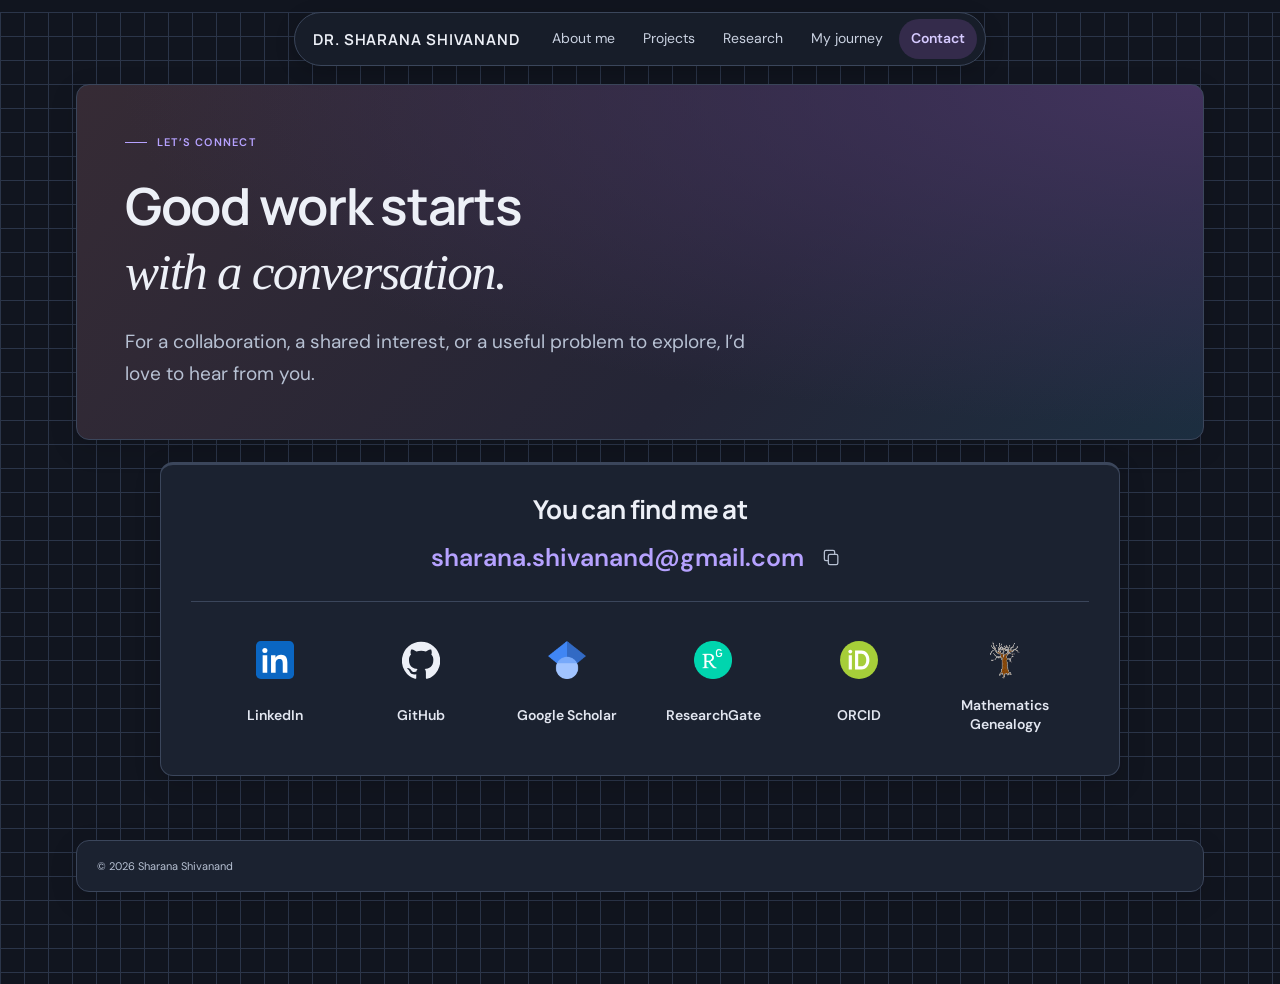
==== commit 9562c30d: "Remove header logo and publish updated CV" ====
--- a/contact.html
+++ b/contact.html
@@ -21,7 +21,7 @@
 <body>
   <a class="skip-link" href="#main">Skip to content</a>
   <header class="sidebar">
-    <a class="brand" href="index.html" aria-label="Dr. Sharana Shivanand, home"><img class="brand-logo" src="assets/favicon.svg" alt="Sharana Shivanand monogram" aria-hidden="true" width="30" height="30"><span class="brand-name">DR. Sharana Shivanand</span></a>
+    <a class="brand" href="index.html" aria-label="Dr. Sharana Shivanand, home"><span class="brand-name">DR. Sharana Shivanand</span></a>
     <button class="mobile-toggle" aria-controls="main-navigation" aria-expanded="false">Menu <span class="menu-icon" aria-hidden="true">☰</span></button>
     <nav class="nav" id="main-navigation" aria-label="Main navigation"><a href="index.html"><span class="nav-num">01</span>About me<span class="nav-arrow" aria-hidden="true"></span></a><a href="projects.html"><span class="nav-num">02</span>Projects<span class="nav-arrow" aria-hidden="true"></span></a><a href="research.html"><span class="nav-num">03</span>Research<span class="nav-arrow" aria-hidden="true"></span></a><a href="journey.html"><span class="nav-num">04</span>My journey<span class="nav-arrow" aria-hidden="true"></span></a><a href="contact.html" aria-current="page"><span class="nav-num">05</span>Contact<span class="nav-arrow" aria-hidden="true">↗</span></a></nav>
   </header>
--- a/theme.css
+++ b/theme.css
@@ -38,7 +38,6 @@
 }
 .brand-name { font-size: 15px; text-transform: uppercase; letter-spacing: .06em; }
 .brand { align-items: center; gap: 10px; }
-.brand-logo { display: block; width: 30px; height: 30px; flex-shrink: 0; }
 .nav { display: flex; justify-content: flex-end; width: auto; margin: 0; gap: clamp(8px, 2vw, 25px); }
 .nav a { color: var(--muted); padding-inline: 6px; }
 .nav a:hover { background: #f2f2f2; color: var(--ink); }
@@ -98,9 +97,7 @@
 
 @media (max-width: 760px) {
   .sidebar { min-height: 70px; height: auto; padding-block: 14px; }
-  .brand { min-width: 0; max-width: calc(100% - 80px); gap: 7px; }
-  .brand-name { font-size: 12px; text-align: left; }
-  .brand-logo { width: 24px; height: 24px; }
+  .brand-name { font-size: 13px; }
   .mobile-toggle { color: var(--ink); border-color: #aaa; }
   .nav { display: none; top: 100%; background: #fff; padding: 8px 20px 16px; border-color: var(--line); box-shadow: 0 8px 16px #0001; }
   .hero { grid-template-columns: 1fr; min-height: 0; padding: 44px 0; gap: 32px; }
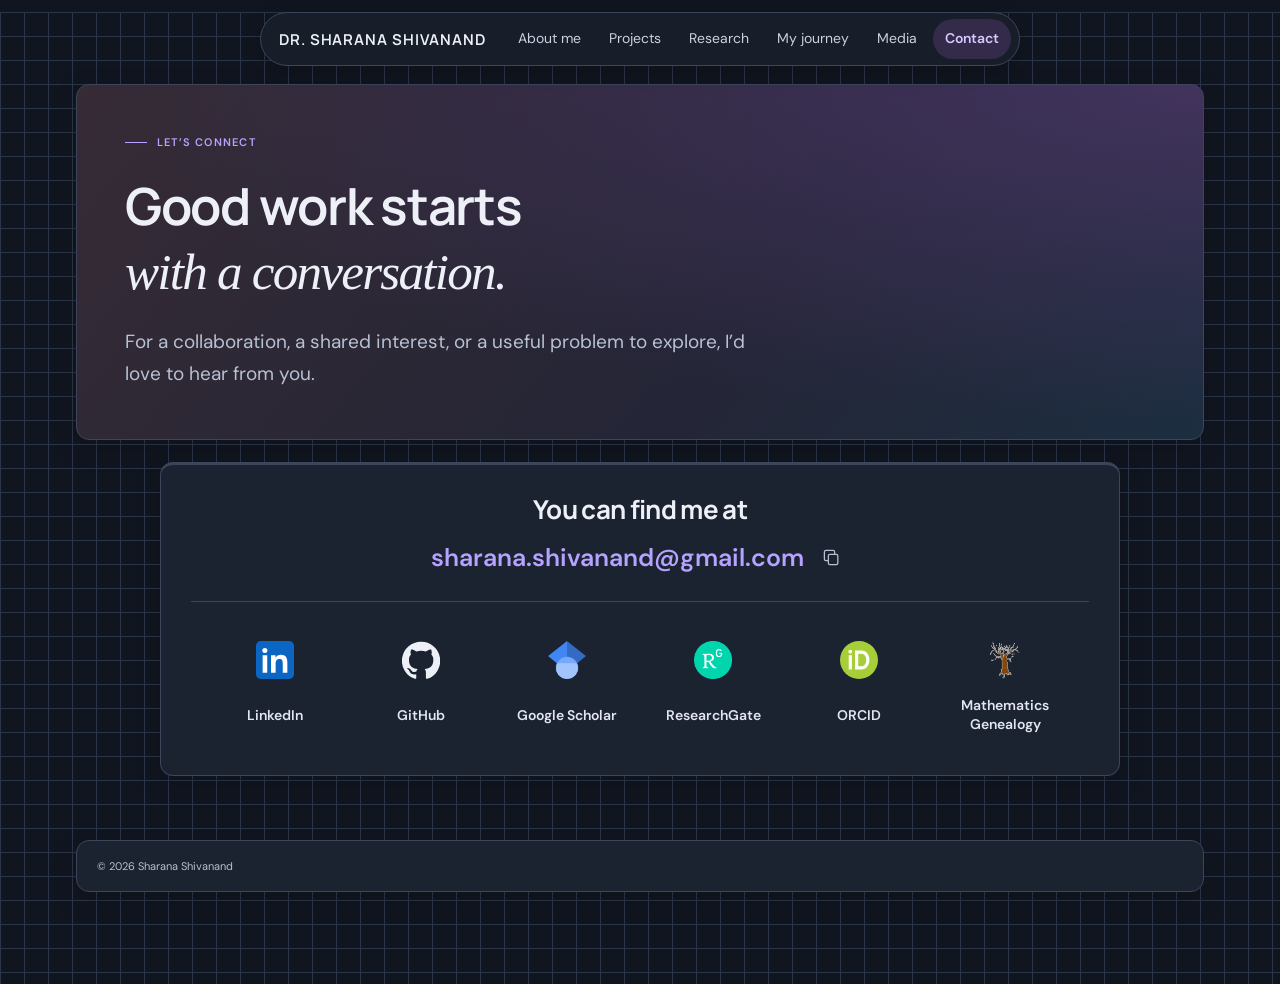
==== commit 414c4c7d: "Publish Media page, bridge feature, and journey updates" ====
--- a/contact.html
+++ b/contact.html
@@ -23,7 +23,7 @@
   <header class="sidebar">
     <a class="brand" href="index.html" aria-label="Dr. Sharana Shivanand, home"><span class="brand-name">DR. Sharana Shivanand</span></a>
     <button class="mobile-toggle" aria-controls="main-navigation" aria-expanded="false">Menu <span class="menu-icon" aria-hidden="true">☰</span></button>
-    <nav class="nav" id="main-navigation" aria-label="Main navigation"><a href="index.html"><span class="nav-num">01</span>About me<span class="nav-arrow" aria-hidden="true"></span></a><a href="projects.html"><span class="nav-num">02</span>Projects<span class="nav-arrow" aria-hidden="true"></span></a><a href="research.html"><span class="nav-num">03</span>Research<span class="nav-arrow" aria-hidden="true"></span></a><a href="journey.html"><span class="nav-num">04</span>My journey<span class="nav-arrow" aria-hidden="true"></span></a><a href="contact.html" aria-current="page"><span class="nav-num">05</span>Contact<span class="nav-arrow" aria-hidden="true">↗</span></a></nav>
+    <nav class="nav" id="main-navigation" aria-label="Main navigation"><a href="index.html"><span class="nav-num">01</span>About me<span class="nav-arrow" aria-hidden="true"></span></a><a href="projects.html"><span class="nav-num">02</span>Projects<span class="nav-arrow" aria-hidden="true"></span></a><a href="research.html"><span class="nav-num">03</span>Research<span class="nav-arrow" aria-hidden="true"></span></a><a href="journey.html"><span class="nav-num">04</span>My journey<span class="nav-arrow" aria-hidden="true"></span></a><a href="media.html"><span class="nav-num">05</span>Media<span class="nav-arrow" aria-hidden="true"></span></a><a href="contact.html" aria-current="page"><span class="nav-num">06</span>Contact<span class="nav-arrow" aria-hidden="true">↗</span></a></nav>
   </header>
   <div class="main-wrap"><div class="page-container">
     <main id="main"><header class="page-intro"><div class="eyebrow">Let’s connect</div><h1>Good work starts<br><span class="title-second">with <span class="serif">a conversation.</span></span></h1><p class="dek">For a collaboration, a shared interest, or a useful problem to explore, I’d love to hear from you.</p></header><div class="contact-layout contact-layout-unified">
--- a/theme.css
+++ b/theme.css
@@ -294,7 +294,7 @@
   box-shadow: 0 3px 16px #20335b0e;
 }
 .sidebar::after { content: none; }
-.nav { gap: 4px; background: transparent; }
+.nav { gap: 4px; background: transparent; flex-wrap: wrap; min-width: 0; }
 .nav a { padding: 8px 12px; border-radius: 20px; }
 .nav a[aria-current=page] { background: #edf3ff; }
 .hero, .page-intro, .intro-block, .credibility, .filter-bar,
@@ -328,6 +328,37 @@
 }
 .project-preview-art svg { min-height: 0; }
 .project-preview-title { font-weight: 650; }
+.media-documentary { padding: clamp(22px, 3.5vw, 36px); border: 1px solid var(--line); border-radius: 13px; background: var(--panel); }
+.media-series-intro { max-width: 76ch; margin-bottom: 28px; }
+.media-series-intro .media-series-credit { margin: 0 0 10px; color: var(--accent); font-size: 14px; font-weight: 550; }
+.media-series-intro h2 { margin: 0 0 16px; color: var(--ink); font-size: clamp(23px, 2.8vw, 30px); line-height: 1.3; }
+.media-series-intro p { margin: 12px 0 0; color: var(--muted); font-size: 16px; line-height: 1.75; }
+.media-grid { display: grid; grid-template-columns: repeat(3, minmax(0, 1fr)); gap: 22px; }
+.media-episode { display: block; min-width: 0; overflow: hidden; border: 1px solid var(--line); border-radius: 10px; background: var(--paper); color: var(--ink); text-decoration: none; transition: border-color .18s, transform .18s; }
+.media-episode:hover { border-color: var(--accent); transform: translateY(-3px); }
+.media-thumbnail { position: relative; aspect-ratio: 16 / 9; overflow: hidden; }
+.media-thumbnail img { display: block; width: 100%; height: 100%; object-fit: cover; }
+.media-play { position: absolute; inset: 0; display: grid; place-items: center; background: #0000000d; }
+.media-play svg { width: 52px; height: 39px; filter: drop-shadow(0 2px 6px #0004); }
+.media-episode-caption { display: flex; align-items: center; justify-content: space-between; flex-wrap: wrap; gap: 5px 12px; padding: 17px 18px; }
+.media-episode-caption h3 { margin: 0; font-size: 20px; font-weight: 650; line-height: 1.4; }
+.media-episode-caption span { color: var(--muted); font-size: 14px; }
+.media-more { margin-top: 26px; padding-top: 22px; border-top: 1px solid var(--line); font-size: 15px; line-height: 1.6; }
+.media-feature { display: grid; grid-template-columns: minmax(0, 2fr) minmax(0, 3fr); align-items: center; gap: clamp(24px, 3.5vw, 38px); margin-top: 26px; padding: clamp(22px, 3.5vw, 36px); border: 1px solid var(--line); border-radius: 13px; background: var(--panel); }
+.media-feature-image { margin: 0; min-width: 0; }
+.media-feature-image img { display: block; width: 100%; aspect-ratio: 4 / 3; object-fit: cover; border-radius: 8px; }
+.media-feature-image figcaption { margin-top: 9px; color: var(--muted); font-size: 13px; line-height: 1.5; }
+.media-feature-credit { margin: 0 0 12px; color: var(--accent); font-size: 14px; }
+.media-feature-copy h2 { margin: 0 0 16px; color: var(--ink); font-size: clamp(23px, 2.6vw, 30px); line-height: 1.3; }
+.media-feature-copy > p:not(.media-feature-credit) { margin: 0 0 22px; color: var(--muted); font-size: 16px; line-height: 1.75; }
+@media (max-width: 850px) {
+  .media-grid { grid-template-columns: 1fr; gap: 20px; }
+  .media-feature { grid-template-columns: 1fr; }
+}
+@media (prefers-reduced-motion: reduce) {
+  .media-episode { transition: none; }
+  .media-episode:hover { transform: none; }
+}
 .research-topic:nth-child(n) { border-color: var(--line); }
 .research-grid { gap: 22px; align-items: stretch; }
 .research-topic:nth-child(n) {
@@ -377,6 +408,36 @@
 .timeline-item::before { content: none; }
 .timeline-time { line-height: 1.6; }
 .timeline-item h2 { position: relative; }
+.timeline-entry-heading { display: grid; grid-template-columns: minmax(0, 1fr) 88px; align-items: start; gap: 16px; margin-bottom: 12px; }
+.timeline-entry-heading .timeline-role { margin-bottom: 0; }
+.journey-logo { position: relative; display: flex; align-items: center; justify-content: center; width: 88px; height: 42px; padding: 6px; overflow: hidden; border-radius: 5px; background: #fff; }
+.journey-logo img { display: block; max-width: 100%; max-height: 100%; object-fit: contain; }
+.journey-logo-dsr { background: #222; }
+.education-entry { display: grid; grid-template-columns: minmax(0, 1fr) 76px; align-items: start; gap: 12px; }
+.education-entry + .education-entry { margin-top: 20px; }
+.education-section h2 { margin-bottom: 22px; }
+.education-entry .journey-logo { width: 76px; height: 36px; padding: 5px; }
+.education-entry h3 { line-height: 1.5; }
+.education-entry p { margin: 4px 0 0; }
+.journey-logo.journey-logo-braunschweig,
+.education-entry .journey-logo-braunschweig { height: auto; aspect-ratio: 45 / 17; padding: 0; border-radius: 0; background: transparent; }
+.journey-logo-braunschweig img { width: 100%; height: auto; max-height: none; }
+.institution.institution-tight { min-height: 0; padding: 0; border: 0; background: transparent; }
+.institution.institution-tight img { width: auto; max-width: 100%; height: 58px; max-height: 58px; }
+.education-entry .journey-logo-ramaiah { width: 36px; height: 46px; padding: 0; background: transparent; justify-self: center; }
+/* Trim the supplied Weir image's broad white margins in the viewport, preserving the original asset. */
+.journey-logo-weir img { position: absolute; left: 50%; top: 50%; width: 124%; height: auto; max-width: none; max-height: none; transform: translate(-50%, -50%); }
+@media (max-width: 620px) {
+  .timeline-entry-heading { grid-template-columns: minmax(0, 1fr) 76px; gap: 12px; }
+  .journey-logo { width: 76px; height: 36px; padding: 5px; }
+}
+@media (max-width: 480px) {
+  .timeline-entry-heading { grid-template-columns: 1fr; gap: 10px; }
+  .journey-logo { width: 84px; height: 40px; }
+}
+.timeline-item .timeline-people { margin-top: 12px; font-size: 14px; line-height: 1.65; }
+.timeline-people span { color: var(--muted); }
+.timeline-people a { color: var(--accent); font-weight: 550; text-decoration-thickness: 1px; text-underline-offset: 3px; }
 .timeline-item h2::before {
   content: '';
   position: absolute;
--- a/dark.css
+++ b/dark.css
@@ -37,6 +37,7 @@
 html[data-theme="dark"] .research-topic .topic-icon { background: #332b4b; color: var(--accent); }
 html[data-theme="dark"] .timeline-item h2::before { background: var(--panel); border-color: #ac99d9; }
 html[data-theme="dark"] .institution { background: #fff; border-color: #fff; }
+html[data-theme="dark"] .institution.institution-tight { background: transparent; border-color: transparent; }
 html[data-theme="dark"] .pill { background: #2a3345; border-color: #48536b; color: #d4dced; }
 
 html[data-theme="dark"] .button { background: #e7deff; border-color: #e7deff; color: #211a31; }
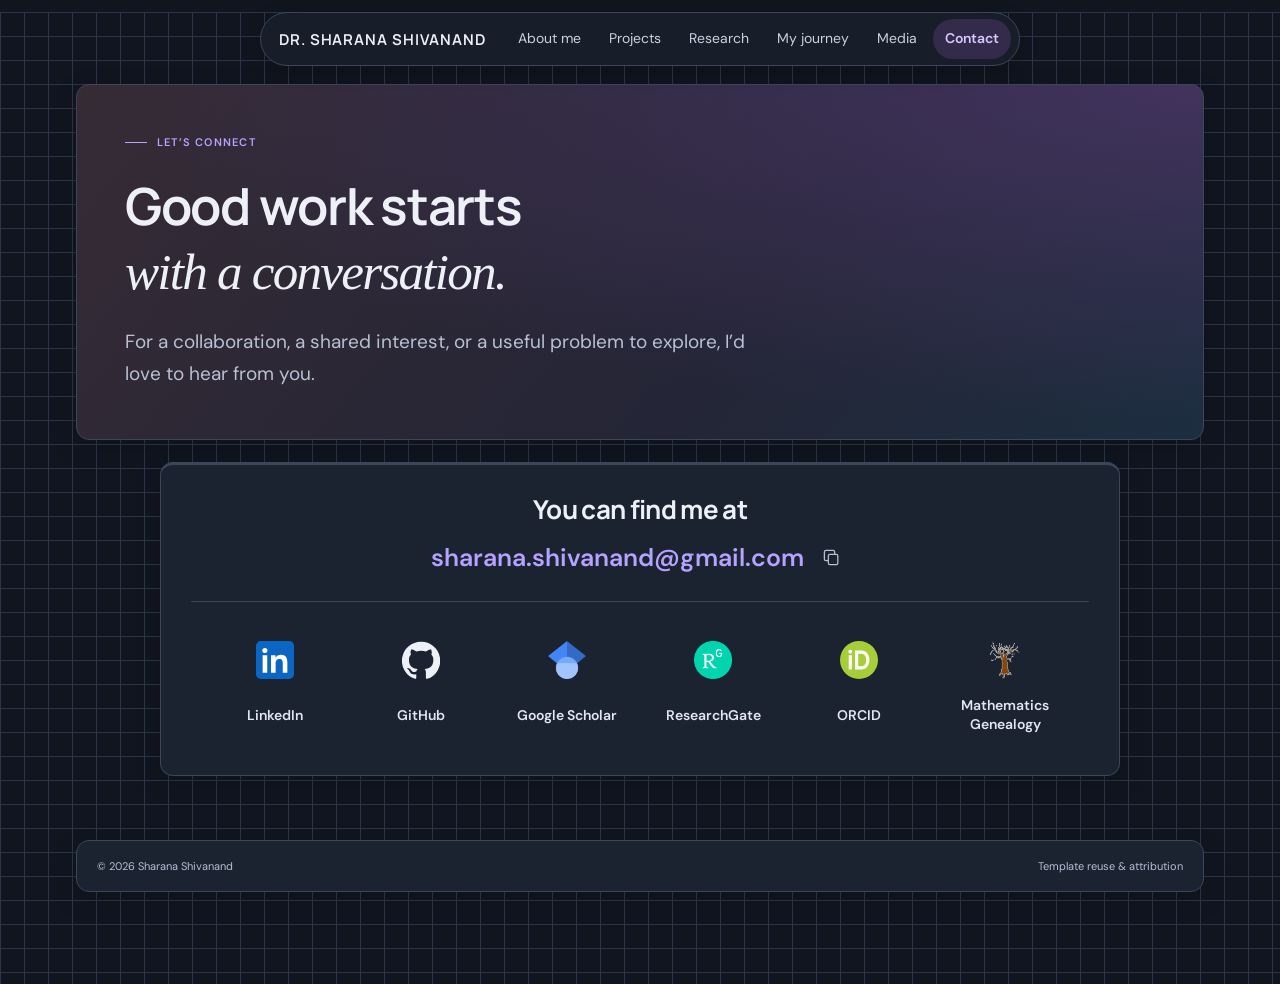
==== commit fdb666c9: "Add template attribution license and reuse notice" ====
--- a/contact.html
+++ b/contact.html
@@ -38,7 +38,7 @@
   </div>
   <span class="copy-status contact-copy-status" role="status" aria-live="polite"></span>
   <div class="contact-profiles-row"><a target="_blank" rel="noopener noreferrer" class="contact-link" href="https://www.linkedin.com/in/sharana-shivanand/"><span class="contact-icon-well"><svg class="contact-profile-icon" viewBox="0 0 24 24" aria-hidden="true"><rect width="24" height="24" rx="3" fill="#0a66c2"/><g fill="#fff"><circle cx="5.6" cy="6" r="1.6"/><path d="M4.2 9h2.9v11H4.2ZM9.5 9h2.8v1.5c.7-1.1 1.8-1.8 3.5-1.8 3 0 4 1.9 4 4.9V20h-2.9v-5.7c0-1.6-.3-2.9-2.1-2.9-1.9 0-2.4 1.4-2.4 3V20H9.5Z"/></g></svg></span><span class="contact-profile-label">LinkedIn</span></a><a target="_blank" rel="noopener noreferrer" class="contact-link" href="https://github.com/s-shivanand"><span class="contact-icon-well"><svg class="contact-profile-icon" viewBox="0 0 24 24" aria-hidden="true"><path fill="#24292f" d="M12 .5a12 12 0 0 0-3.8 23.4c.6.1.8-.3.8-.6V21c-3.3.7-4-1.4-4-1.4-.5-1.4-1.3-1.8-1.3-1.8-1.1-.8.1-.8.1-.8 1.2.1 1.9 1.3 1.9 1.3 1 1.8 2.7 1.3 3.4 1 .1-.8.4-1.3.8-1.6-2.7-.3-5.5-1.3-5.5-5.9 0-1.3.5-2.4 1.3-3.2-.2-.3-.6-1.5.1-3.2 0 0 1-.3 3.3 1.2a11.5 11.5 0 0 1 6 0c2.3-1.5 3.3-1.2 3.3-1.2.7 1.7.3 2.9.1 3.2.8.8 1.3 1.9 1.3 3.2 0 4.6-2.8 5.6-5.5 5.9.4.4.8 1.1.8 2.2v3.4c0 .3.2.7.8.6A12 12 0 0 0 12 .5Z"/></svg></span><span class="contact-profile-label">GitHub</span></a><a target="_blank" rel="noopener noreferrer" class="contact-link" href="https://scholar.google.com/citations?user=Ep930eYAAAAJ&amp;hl=en"><span class="contact-icon-well"><img class="contact-profile-icon" src="contact-icons/google-scholar.png" alt="Google Scholar logo" aria-hidden="true" width="27" height="27"></span><span class="contact-profile-label">Google Scholar</span></a><a target="_blank" rel="noopener noreferrer" class="contact-link" href="https://www.researchgate.net/profile/Sharana-Kumar-Shivanand"><span class="contact-icon-well"><img class="contact-profile-icon" src="contact-icons/researchgate.png" alt="ResearchGate logo" aria-hidden="true" width="27" height="27"></span><span class="contact-profile-label">ResearchGate</span></a><a target="_blank" rel="noopener noreferrer" class="contact-link" href="https://orcid.org/0009-0006-7836-2097"><span class="contact-icon-well"><svg class="contact-profile-icon" viewBox="0 0 24 24" aria-hidden="true"><circle cx="12" cy="12" r="12" fill="#a6ce39"/><circle cx="6.5" cy="6.7" r="1.2" fill="#fff"/><path fill="#fff" d="M5.5 9h2v9h-2Zm4-3h4c6.8 0 6.8 12 0 12h-4Zm2 2v8h2c4.2 0 4.2-8 0-8Z"/></svg></span><span class="contact-profile-label">ORCID</span></a><a target="_blank" rel="noopener noreferrer" class="contact-link" href="https://www.mathgenealogy.org/id.php?id=294075"><span class="contact-icon-well"><img class="contact-profile-icon" src="contact-icons/math-genealogy.png" alt="Mathematics Genealogy logo" aria-hidden="true" width="27" height="27"></span><span class="contact-profile-label">Mathematics Genealogy</span></a></div></section></div></main>
-    <footer class="site-footer"><span>© 2026 Sharana Shivanand</span></footer>
+    <footer class="site-footer"><span>© 2026 Sharana Shivanand</span><a href="LICENSE">Template reuse &amp; attribution</a></footer>
   </div></div>
 </body>
 </html>
--- a/theme.css
+++ b/theme.css
@@ -53,6 +53,12 @@
   gap: clamp(30px, 6vw, 88px);
 }
 .hero h1 { font-size: clamp(43px, 6vw, 77px); }
+.hero .code-greeting {
+  font-family: ui-monospace, 'SFMono-Regular', Menlo, Consolas, 'Liberation Mono', monospace;
+  font-size: .83em;
+  font-weight: 500;
+  letter-spacing: -.045em;
+}
 .hero .eyebrow::before { display: none; }
 .hero .eyebrow { color: var(--accent); }
 .hero-lead { max-width: 620px; color: var(--muted); font-size: clamp(18px, 1.8vw, 23px); }
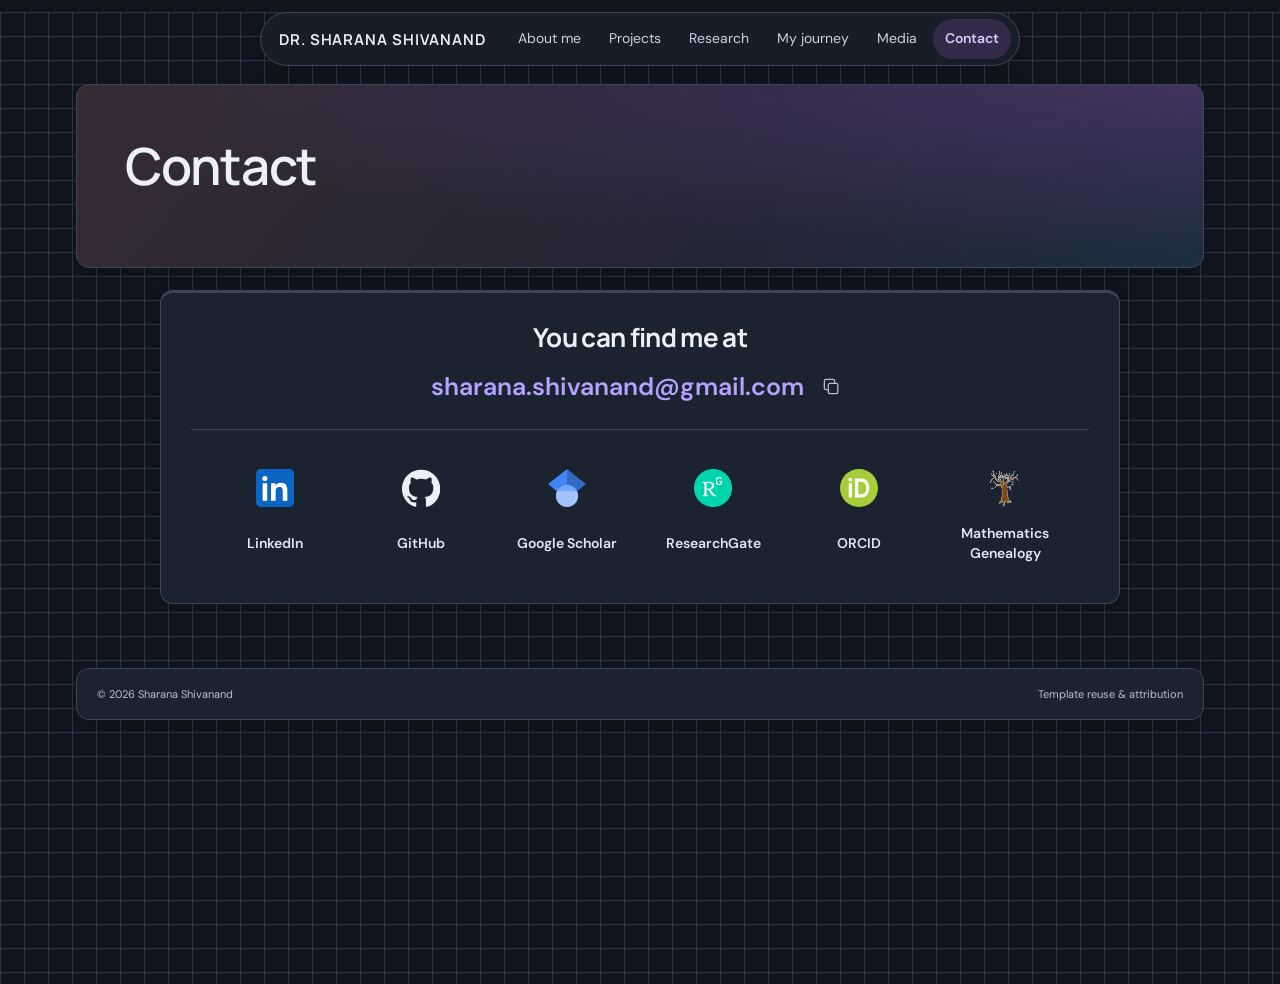
==== commit 20985ded: "Publish revised portfolio pages and homepage greeting" ====
--- a/contact.html
+++ b/contact.html
@@ -26,7 +26,7 @@
     <nav class="nav" id="main-navigation" aria-label="Main navigation"><a href="index.html"><span class="nav-num">01</span>About me<span class="nav-arrow" aria-hidden="true"></span></a><a href="projects.html"><span class="nav-num">02</span>Projects<span class="nav-arrow" aria-hidden="true"></span></a><a href="research.html"><span class="nav-num">03</span>Research<span class="nav-arrow" aria-hidden="true"></span></a><a href="journey.html"><span class="nav-num">04</span>My journey<span class="nav-arrow" aria-hidden="true"></span></a><a href="media.html"><span class="nav-num">05</span>Media<span class="nav-arrow" aria-hidden="true"></span></a><a href="contact.html" aria-current="page"><span class="nav-num">06</span>Contact<span class="nav-arrow" aria-hidden="true">↗</span></a></nav>
   </header>
   <div class="main-wrap"><div class="page-container">
-    <main id="main"><header class="page-intro"><div class="eyebrow">Let’s connect</div><h1>Good work starts<br><span class="title-second">with <span class="serif">a conversation.</span></span></h1><p class="dek">For a collaboration, a shared interest, or a useful problem to explore, I’d love to hear from you.</p></header><div class="contact-layout contact-layout-unified">
+    <main id="main"><header class="page-intro"><h1 class="code-title">Contact</h1></header><div class="contact-layout contact-layout-unified">
 <section class="contact-links contact-hub" aria-labelledby="contact-profiles-title">
   <h2 id="contact-profiles-title">You can find me at</h2>
   <div class="contact-email-row">
@@ -38,7 +38,7 @@
   </div>
   <span class="copy-status contact-copy-status" role="status" aria-live="polite"></span>
   <div class="contact-profiles-row"><a target="_blank" rel="noopener noreferrer" class="contact-link" href="https://www.linkedin.com/in/sharana-shivanand/"><span class="contact-icon-well"><svg class="contact-profile-icon" viewBox="0 0 24 24" aria-hidden="true"><rect width="24" height="24" rx="3" fill="#0a66c2"/><g fill="#fff"><circle cx="5.6" cy="6" r="1.6"/><path d="M4.2 9h2.9v11H4.2ZM9.5 9h2.8v1.5c.7-1.1 1.8-1.8 3.5-1.8 3 0 4 1.9 4 4.9V20h-2.9v-5.7c0-1.6-.3-2.9-2.1-2.9-1.9 0-2.4 1.4-2.4 3V20H9.5Z"/></g></svg></span><span class="contact-profile-label">LinkedIn</span></a><a target="_blank" rel="noopener noreferrer" class="contact-link" href="https://github.com/s-shivanand"><span class="contact-icon-well"><svg class="contact-profile-icon" viewBox="0 0 24 24" aria-hidden="true"><path fill="#24292f" d="M12 .5a12 12 0 0 0-3.8 23.4c.6.1.8-.3.8-.6V21c-3.3.7-4-1.4-4-1.4-.5-1.4-1.3-1.8-1.3-1.8-1.1-.8.1-.8.1-.8 1.2.1 1.9 1.3 1.9 1.3 1 1.8 2.7 1.3 3.4 1 .1-.8.4-1.3.8-1.6-2.7-.3-5.5-1.3-5.5-5.9 0-1.3.5-2.4 1.3-3.2-.2-.3-.6-1.5.1-3.2 0 0 1-.3 3.3 1.2a11.5 11.5 0 0 1 6 0c2.3-1.5 3.3-1.2 3.3-1.2.7 1.7.3 2.9.1 3.2.8.8 1.3 1.9 1.3 3.2 0 4.6-2.8 5.6-5.5 5.9.4.4.8 1.1.8 2.2v3.4c0 .3.2.7.8.6A12 12 0 0 0 12 .5Z"/></svg></span><span class="contact-profile-label">GitHub</span></a><a target="_blank" rel="noopener noreferrer" class="contact-link" href="https://scholar.google.com/citations?user=Ep930eYAAAAJ&amp;hl=en"><span class="contact-icon-well"><img class="contact-profile-icon" src="contact-icons/google-scholar.png" alt="Google Scholar logo" aria-hidden="true" width="27" height="27"></span><span class="contact-profile-label">Google Scholar</span></a><a target="_blank" rel="noopener noreferrer" class="contact-link" href="https://www.researchgate.net/profile/Sharana-Kumar-Shivanand"><span class="contact-icon-well"><img class="contact-profile-icon" src="contact-icons/researchgate.png" alt="ResearchGate logo" aria-hidden="true" width="27" height="27"></span><span class="contact-profile-label">ResearchGate</span></a><a target="_blank" rel="noopener noreferrer" class="contact-link" href="https://orcid.org/0009-0006-7836-2097"><span class="contact-icon-well"><svg class="contact-profile-icon" viewBox="0 0 24 24" aria-hidden="true"><circle cx="12" cy="12" r="12" fill="#a6ce39"/><circle cx="6.5" cy="6.7" r="1.2" fill="#fff"/><path fill="#fff" d="M5.5 9h2v9h-2Zm4-3h4c6.8 0 6.8 12 0 12h-4Zm2 2v8h2c4.2 0 4.2-8 0-8Z"/></svg></span><span class="contact-profile-label">ORCID</span></a><a target="_blank" rel="noopener noreferrer" class="contact-link" href="https://www.mathgenealogy.org/id.php?id=294075"><span class="contact-icon-well"><img class="contact-profile-icon" src="contact-icons/math-genealogy.png" alt="Mathematics Genealogy logo" aria-hidden="true" width="27" height="27"></span><span class="contact-profile-label">Mathematics Genealogy</span></a></div></section></div></main>
-    <footer class="site-footer"><span>© 2026 Sharana Shivanand</span><a href="LICENSE">Template reuse &amp; attribution</a></footer>
+    <footer class="site-footer"><span>© 2026 Sharana Shivanand</span><a href="license.html">Template reuse &amp; attribution</a></footer>
   </div></div>
 </body>
 </html>
--- a/theme.css
+++ b/theme.css
@@ -53,13 +53,24 @@
   gap: clamp(30px, 6vw, 88px);
 }
 .hero h1 { font-size: clamp(43px, 6vw, 77px); }
-.hero .code-greeting {
+.page-intro h1 { font-family: var(--display); font-weight: 600; }
+.hero .code-greeting,
+.research-topic .research-subtitle {
   font-family: ui-monospace, 'SFMono-Regular', Menlo, Consolas, 'Liberation Mono', monospace;
-  font-size: .83em;
   font-weight: 500;
   letter-spacing: -.045em;
 }
-.hero .eyebrow::before { display: none; }
+.hero .code-greeting { font-size: .83em; }
+@media (prefers-reduced-motion: no-preference) {
+  .greeting-character {
+    animation: reveal-greeting-character 1ms steps(1, end) var(--typing-delay) both;
+  }
+}
+@keyframes reveal-greeting-character {
+  from { opacity: 0; }
+  to { opacity: 1; }
+}
+.eyebrow::before { display: none; }
 .hero .eyebrow { color: var(--accent); }
 .hero-lead { max-width: 620px; color: var(--muted); font-size: clamp(18px, 1.8vw, 23px); }
 .hero-lead strong { color: var(--accent); font-weight: 650; }
@@ -236,6 +247,10 @@
 }
 .project-preview-art svg { width: 100%; height: 100%; }
 .project-preview-title { font: 700 19px/1.3 var(--display); }
+.project-card-footer { display: flex; justify-content: space-between; align-items: center; gap: 12px; margin-top: auto; padding-top: 4px; }
+.project-card-footer .project-preview-action { margin-top: 0; padding-top: 0; }
+.project-status { display: inline-flex; align-items: center; gap: 6px; margin-left: auto; color: #56ff83; font: 600 12px/1.4 var(--display); letter-spacing: .06em; white-space: nowrap; }
+.project-status-dot { width: 7px; height: 7px; flex: 0 0 7px; border-radius: 50%; background: currentColor; }
 .project-preview-summary { color: var(--muted); font-size: 14px; }
 .project-preview-action { margin-top: auto; padding-top: 4px; color: var(--accent); font-size: 13px; font-weight: 650; }
 .project-dialog {
@@ -390,8 +405,7 @@
   line-height: 1;
 }
 .research-topic h2 {
-  min-height: 2.6em;
-  margin: 0 0 14px;
+  margin: 0 0 6px;
   color: var(--accent);
   font-size: clamp(22px, 2.2vw, 25px);
   font-weight: 700;
@@ -399,6 +413,13 @@
   letter-spacing: -.025em;
 }
 .research-topic p { margin: 0; color: #303039; font-size: 16px; line-height: 1.75; }
+.research-topic .research-subtitle {
+  margin: 0 0 20px;
+  color: #5840a0;
+  font-size: 16px;
+  letter-spacing: .025em;
+  line-height: 1.35;
+}
 .research-topic .research-topic-art {
   display: block;
   width: 100%;
@@ -406,9 +427,6 @@
   flex-shrink: 0;
   margin: 0 0 20px;
   overflow: visible;
-}
-@media (max-width: 1000px) {
-  .research-topic h2 { min-height: 0; }
 }
 .timeline { padding-left: clamp(28px, 4vw, 48px); }
 .timeline-item::before { content: none; }
--- a/dark.css
+++ b/dark.css
@@ -35,6 +35,7 @@
 }
 html[data-theme="dark"] :is(.hero-lead, .hero-personal, .intro-layout p, .research-topic p, .side-note p, .contact-aside p, .project-preview-summary, .project-context-note) { color: var(--muted); }
 html[data-theme="dark"] .research-topic .topic-icon { background: #332b4b; color: var(--accent); }
+html[data-theme="dark"] .research-topic .research-subtitle { color: #fff; }
 html[data-theme="dark"] .timeline-item h2::before { background: var(--panel); border-color: #ac99d9; }
 html[data-theme="dark"] .institution { background: #fff; border-color: #fff; }
 html[data-theme="dark"] .institution.institution-tight { background: transparent; border-color: transparent; }
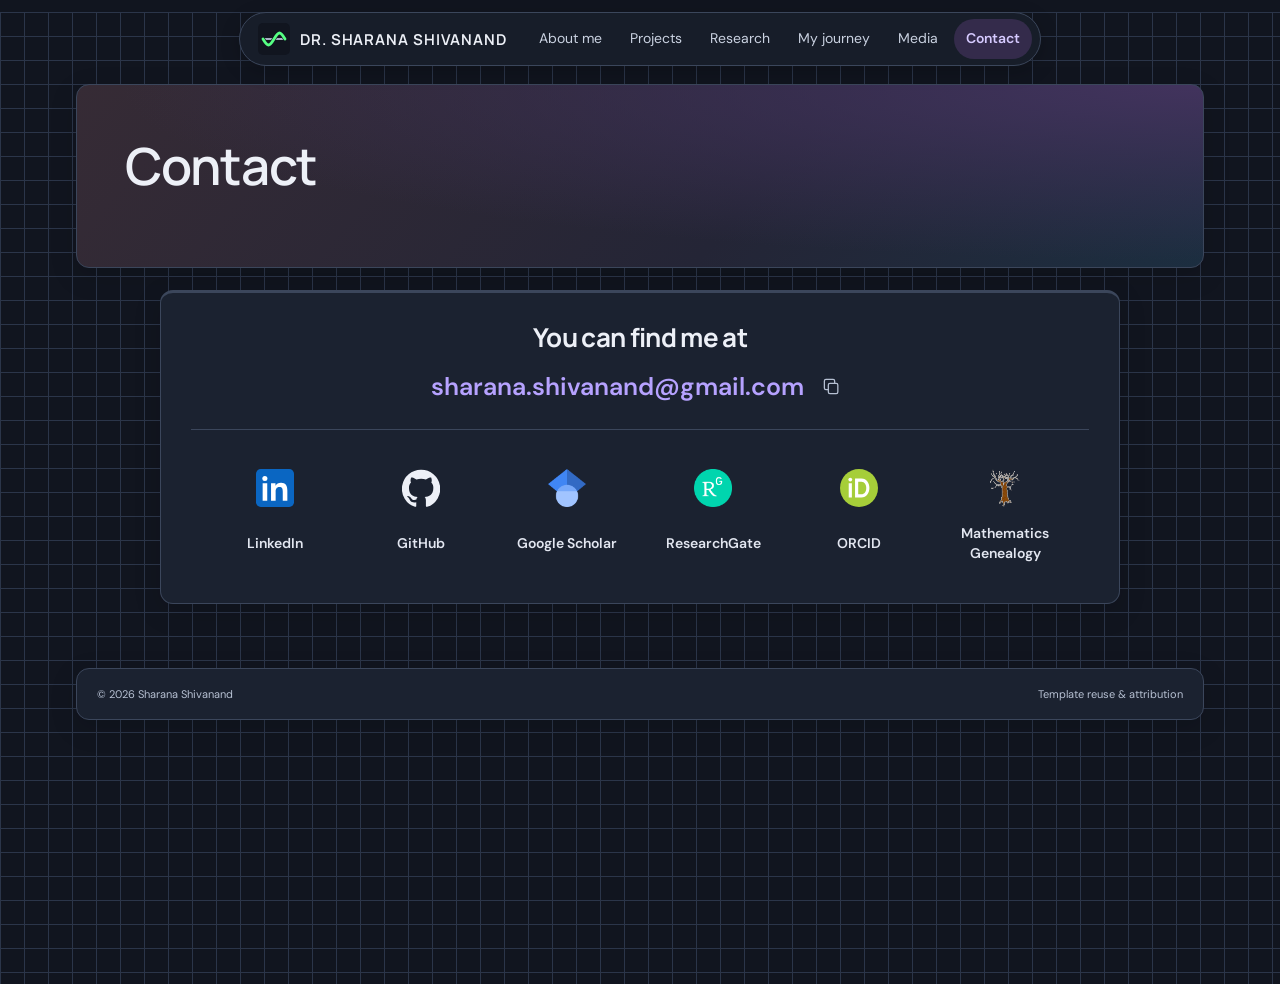
==== commit 750c9e52: "Publish neon green sine-wave logo" ====
--- a/contact.html
+++ b/contact.html
@@ -9,7 +9,7 @@
   <meta property="og:title" content="Get in touch | Sharana Shivanand">
   <meta property="og:description" content="Connect with Sharana Shivanand about data science, machine learning, simulation, and scientific software.">
   <meta property="og:type" content="website">
-  <link rel="icon" href="assets/favicon.svg?v=coordinate-s" type="image/svg+xml">
+  <link rel="icon" href="assets/favicon.svg?v=neon-green" type="image/svg+xml">
   <link rel="preconnect" href="https://fonts.googleapis.com">
   <link rel="preconnect" href="https://fonts.gstatic.com" crossorigin>
   <link rel="stylesheet" href="assets/styles.css">
@@ -21,7 +21,7 @@
 <body>
   <a class="skip-link" href="#main">Skip to content</a>
   <header class="sidebar">
-    <a class="brand" href="index.html" aria-label="Dr. Sharana Shivanand, home"><span class="brand-name">DR. Sharana Shivanand</span></a>
+    <a class="brand" href="index.html" aria-label="Dr. Sharana Shivanand, home"><img class="brand-logo" src="assets/favicon.svg?v=neon-green" alt="Neon sine-wave logo" aria-hidden="true" width="32" height="32"><span class="brand-name">DR. Sharana Shivanand</span></a>
     <button class="mobile-toggle" aria-controls="main-navigation" aria-expanded="false">Menu <span class="menu-icon" aria-hidden="true">☰</span></button>
     <nav class="nav" id="main-navigation" aria-label="Main navigation"><a href="index.html"><span class="nav-num">01</span>About me<span class="nav-arrow" aria-hidden="true"></span></a><a href="projects.html"><span class="nav-num">02</span>Projects<span class="nav-arrow" aria-hidden="true"></span></a><a href="research.html"><span class="nav-num">03</span>Research<span class="nav-arrow" aria-hidden="true"></span></a><a href="journey.html"><span class="nav-num">04</span>My journey<span class="nav-arrow" aria-hidden="true"></span></a><a href="media.html"><span class="nav-num">05</span>Media<span class="nav-arrow" aria-hidden="true"></span></a><a href="contact.html" aria-current="page"><span class="nav-num">06</span>Contact<span class="nav-arrow" aria-hidden="true">↗</span></a></nav>
   </header>
--- a/theme.css
+++ b/theme.css
@@ -38,6 +38,7 @@
 }
 .brand-name { font-size: 15px; text-transform: uppercase; letter-spacing: .06em; }
 .brand { align-items: center; gap: 10px; }
+.brand-logo { display: block; flex: none; }
 .nav { display: flex; justify-content: flex-end; width: auto; margin: 0; gap: clamp(8px, 2vw, 25px); }
 .nav a { color: var(--muted); padding-inline: 6px; }
 .nav a:hover { background: #f2f2f2; color: var(--ink); }
